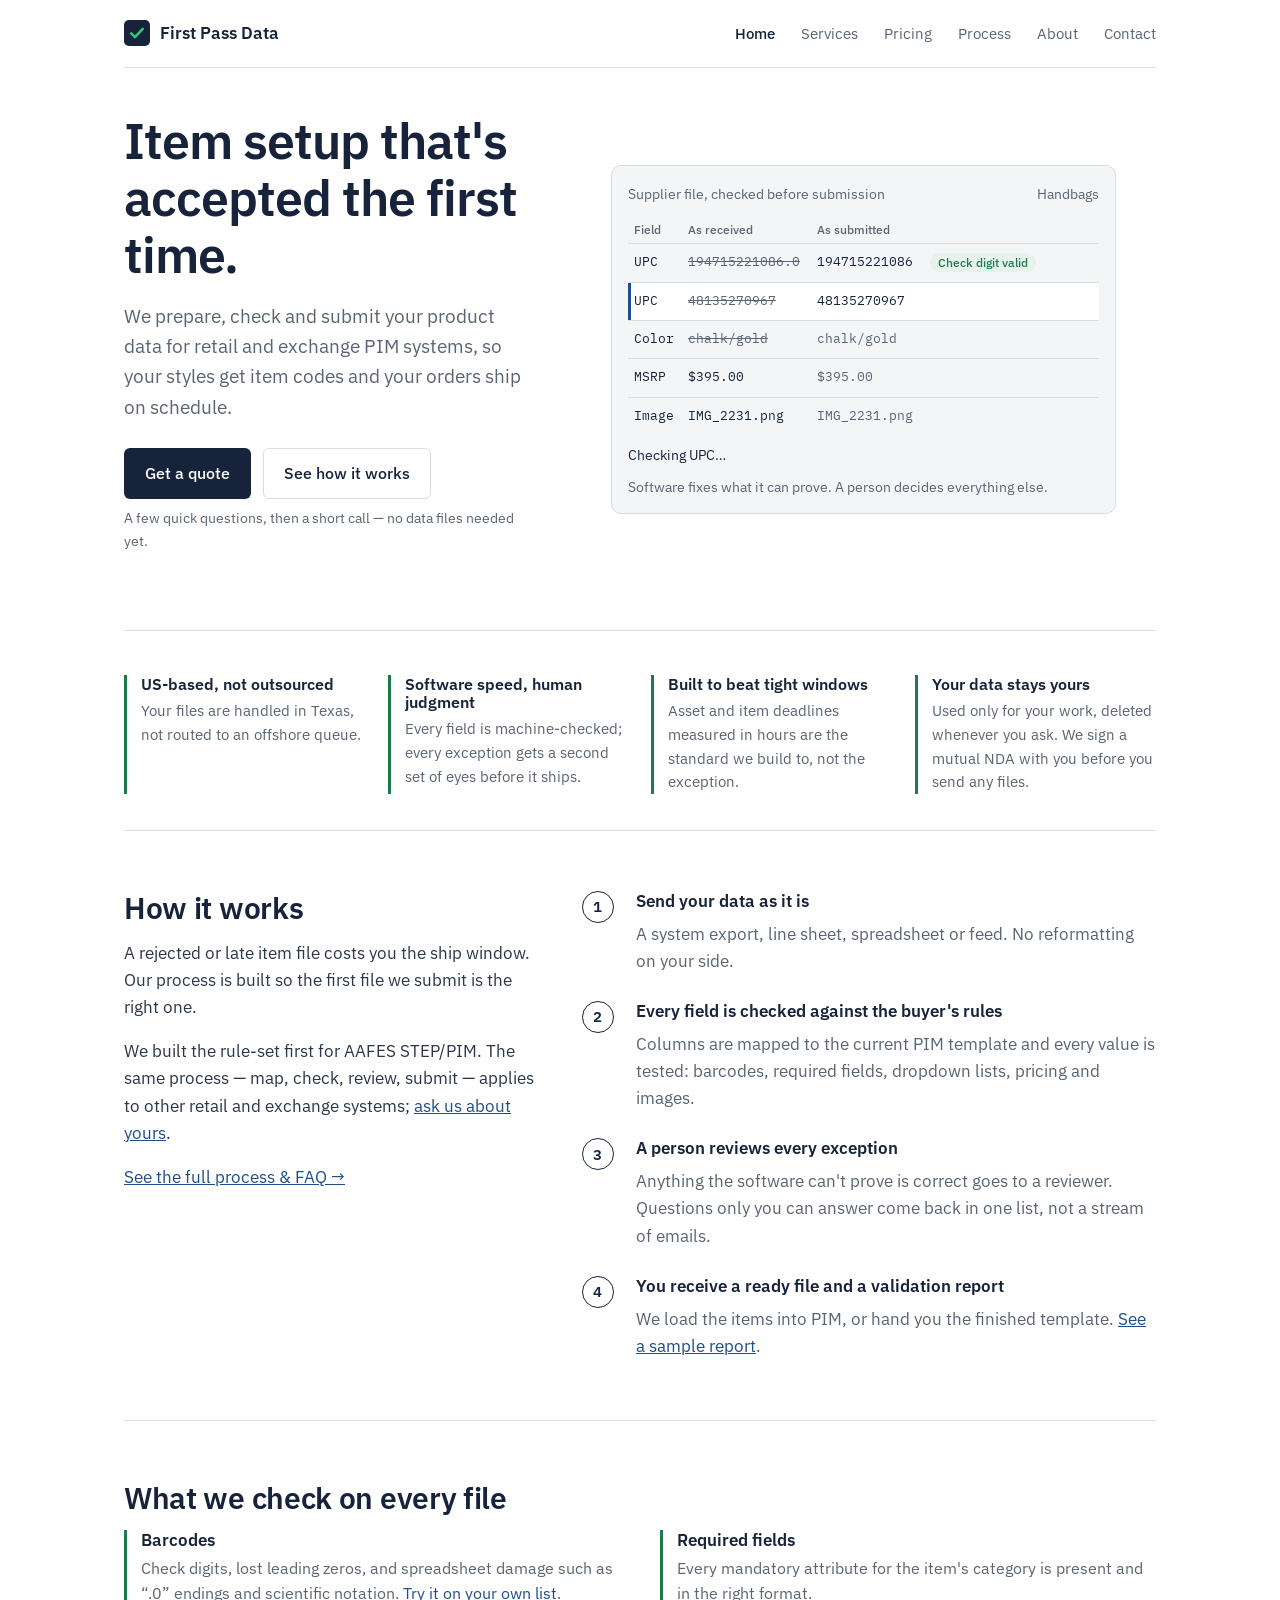
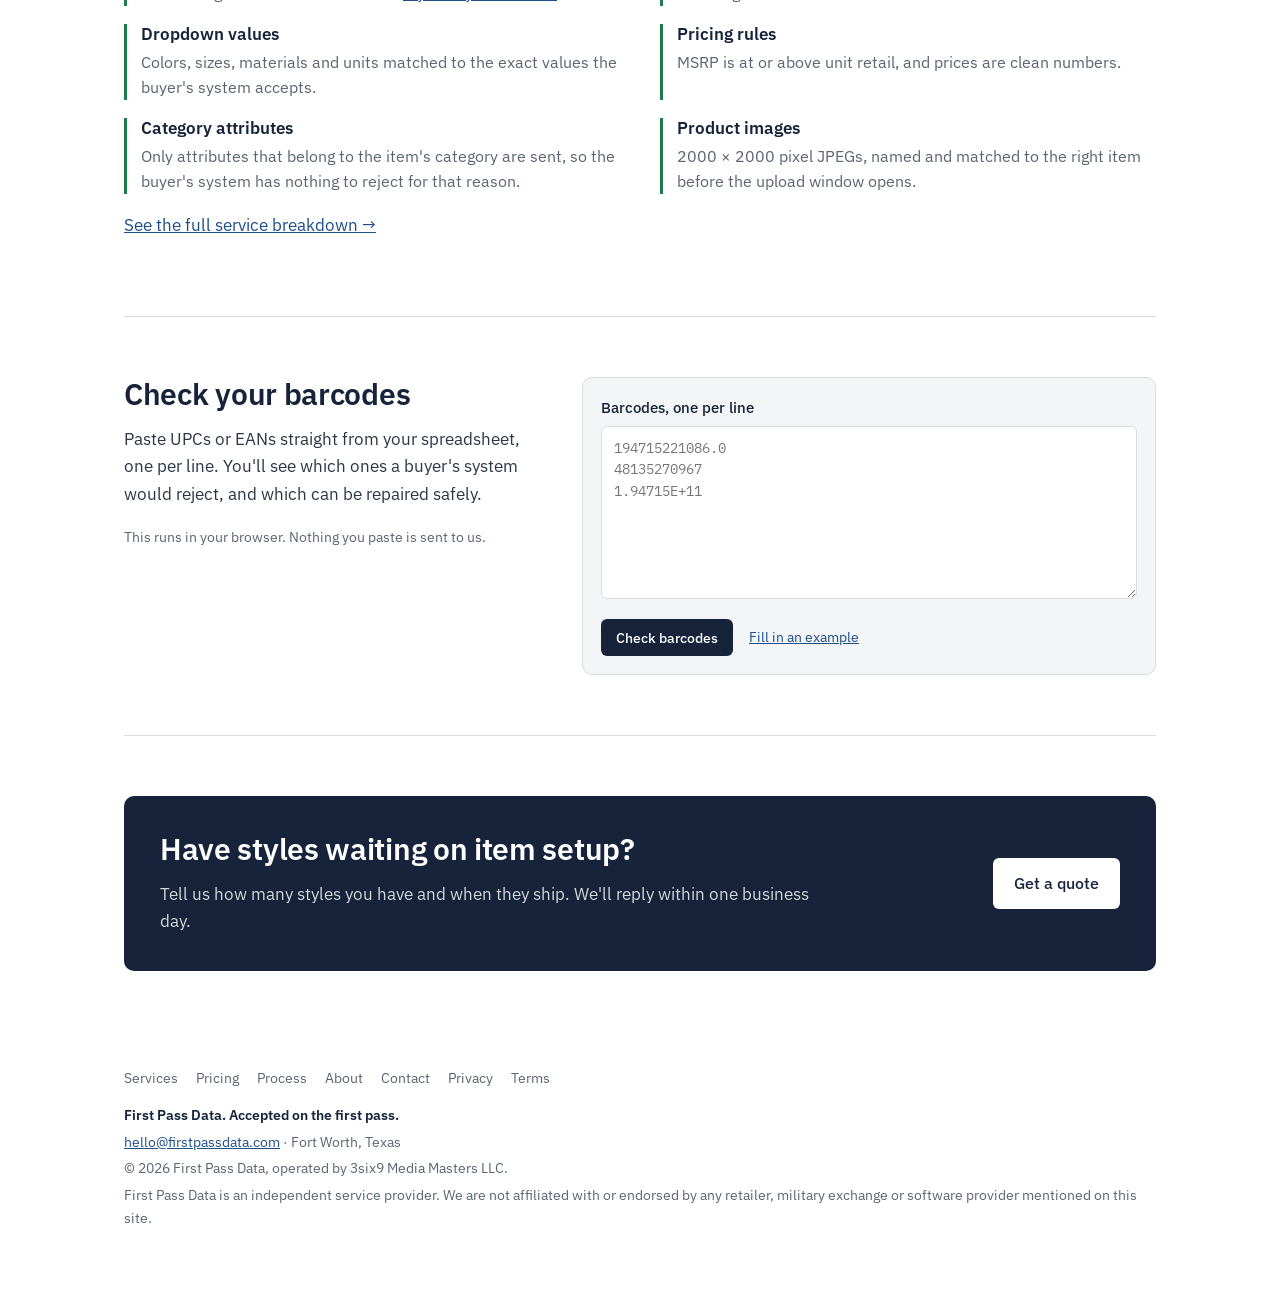
==== index.html @ 86e40e9d "Match the site to the app's quote and SOW (Oct 19 audit) Must fix: Privacy no longer says "call us" " ====
<!doctype html>
<html lang="en">
<head>
<meta charset="utf-8">
<meta name="viewport" content="width=device-width, initial-scale=1, viewport-fit=cover">
<title>First Pass Data | Item Setup &amp; PIM Data Entry for Retail Vendors</title>
<meta name="description" content="First Pass Data prepares, checks and submits your product data for retail and exchange PIM systems — including AAFES — so styles are accepted the first time and orders ship on schedule.">
<link rel="canonical" href="https://firstpassdata.com/">
<meta property="og:title" content="First Pass Data | Item setup accepted the first time">
<meta property="og:description" content="Item data prepared, checked by software and reviewed by a person before it reaches the buyer's system.">
<meta property="og:url" content="https://firstpassdata.com/">
<meta property="og:type" content="website">
<meta name="twitter:card" content="summary">
<link rel="icon" href="data:image/svg+xml,<svg xmlns='http://www.w3.org/2000/svg' viewBox='0 0 32 32'><rect width='32' height='32' rx='6' fill='%2316233A'/><path d='M9 16.5l4.5 4.5L23 11' stroke='%2334C27E' stroke-width='3.2' fill='none' stroke-linecap='round' stroke-linejoin='round'/></svg>">
<link rel="preconnect" href="https://fonts.googleapis.com">
<link rel="preconnect" href="https://fonts.gstatic.com" crossorigin>
<link href="https://fonts.googleapis.com/css2?family=IBM+Plex+Mono:wght@400;500&family=IBM+Plex+Sans:wght@400;500;600&display=swap" rel="stylesheet">
<link rel="stylesheet" href="style.css">
<script type="application/ld+json">
{
  "@context": "https://schema.org",
  "@type": "ProfessionalService",
  "name": "First Pass Data",
  "url": "https://firstpassdata.com/",
  "email": "hello@firstpassdata.com",
  "founder": {"@type": "Person", "name": "Chris Mosley"},
  "parentOrganization": {"@type": "Organization", "name": "3six9 Media Masters LLC"},
  "address": {"@type": "PostalAddress", "addressLocality": "Fort Worth", "addressRegion": "TX", "addressCountry": "US"},
  "areaServed": "US",
  "description": "Item setup, data entry and validation for vendors selling into retail and exchange PIM systems, including AAFES.",
  "sameAs": []
}
</script>
</head>
<body>
<a class="skip" href="#main">Skip to content</a>
<div class="wrap">

<header class="site">
  <a class="logo" href="/" aria-label="First Pass Data home">
    <svg viewBox="0 0 32 32" aria-hidden="true"><rect width="32" height="32" rx="6" fill="#16233A"/><path d="M9 16.5l4.5 4.5L23 11" stroke="#34C27E" stroke-width="3.2" fill="none" stroke-linecap="round" stroke-linejoin="round"/></svg>
    First Pass Data
  </a>
  <nav class="primary" aria-label="Main">
    <a href="/" aria-current="page">Home</a>
    <a href="/services.html">Services</a>
    <a href="/services.html#pricing">Pricing</a>
    <a href="/process.html">Process</a>
    <a href="/about.html">About</a>
    <a href="/contact.html">Contact</a>
</header>
<nav class="mobile" aria-label="Mobile">
  <a href="/" aria-current="page">Home</a>
  <a href="/services.html">Services</a>
    <a href="/services.html#pricing">Pricing</a>
  <a href="/process.html">Process</a>
  <a href="/about.html">About</a>
  <a href="/contact.html">Contact</a>
</nav>

<main id="main">
<div class="hero">
  <div>
    <h1>Item setup that's accepted the first time.</h1>
    <p class="lede">We prepare, check and submit your product data for retail and exchange PIM systems, so your styles get item codes and your orders ship on schedule.</p>
    <div class="actions">
      <a class="btn primary" href="/contact.html">Get a quote</a>
      <a class="btn quiet" href="/process.html">See how it works</a>
    </div>
    <p class="subcta">A few quick questions, then a short call &mdash; no data files needed yet.</p>
  </div>

  <figure class="specimen" aria-label="Example: fields from a supplier file being corrected and checked">
    <div class="cap"><span>Supplier file, checked before submission</span><span>Handbags</span></div>
    <table>
      <thead><tr><th scope="col">Field</th><th scope="col">As received</th><th scope="col">As submitted</th><th scope="col"></th></tr></thead>
      <tbody>
        <tr><td>UPC</td><td class="was">194715221086.0</td><td>194715221086</td><td><span class="tag ok">Check digit valid</span></td></tr>
        <tr><td>UPC</td><td class="was">48135270967</td><td>048135270967</td><td><span class="tag ok">Leading zero restored</span></td></tr>
        <tr><td>Color</td><td class="was">chalk/gold</td><td>White</td><td><span class="tag ok">Color family matched</span></td></tr>
        <tr><td>MSRP</td><td>$395.00</td><td>395.00</td><td><span class="tag rev">Below retail: to reviewer</span></td></tr>
        <tr><td>Image</td><td>IMG_2231.png</td><td>1200 &times; 1200</td><td><span class="tag rev">Needs 2000 &times; 2000 JPEG</span></td></tr>
      </tbody>
    </table>
    <div class="run-status" aria-live="polite"><span id="run-msg">5 fields checked: 3 fixed automatically, 2 sent to a reviewer.</span><button type="button" id="run-again" class="linkbtn" hidden>Run the check again</button></div>
<figcaption class="foot">Software fixes what it can prove. A person decides everything else.</figcaption>
  </figure>
</div>

<section class="tight" aria-label="Why work with First Pass Data">
  <div class="trust">
    <div><h3>US-based, not outsourced</h3><p>Your files are handled in Texas, not routed to an offshore queue.</p></div>
    <div><h3>Software speed, human judgment</h3><p>Every field is machine-checked; every exception gets a second set of eyes before it ships.</p></div>
    <div><h3>Built to beat tight windows</h3><p>Asset and item deadlines measured in hours are the standard we build to, not the exception.</p></div>
    <div><h3>Your data stays yours</h3><p>Used only for your work, deleted whenever you ask. We sign a mutual NDA with you before you send any files.</p></div>
  </div>
</section>

<section id="how">
  <div class="split">
    <div>
      <h2>How it works</h2>
      <p>A rejected or late item file costs you the ship window. Our process is built so the first file we submit is the right one.</p>
      <p>We built the rule-set first for AAFES STEP/PIM. The same process &mdash; map, check, review, submit &mdash; applies to other retail and exchange systems; <a href="/contact.html">ask us about yours</a>.</p>
      <p><a href="/process.html">See the full process &amp; FAQ &rarr;</a></p>
    </div>
    <ol class="steps">
      <li><h3>Send your data as it is</h3><p>A system export, line sheet, spreadsheet or feed. No reformatting on your side.</p></li>
      <li><h3>Every field is checked against the buyer's rules</h3><p>Columns are mapped to the current PIM template and every value is tested: barcodes, required fields, dropdown lists, pricing and images.</p></li>
      <li><h3>A person reviews every exception</h3><p>Anything the software can't prove is correct goes to a reviewer. Questions only you can answer come back in one list, not a stream of emails.</p></li>
      <li><h3>You receive a ready file and a validation report</h3><p>We load the items into PIM, or hand you the finished template. <a href="/sample-report.html">See a sample report</a>.</p></li>
    </ol>
  </div>
</section>

<section id="checks">
  <h2>What we check on every file</h2>
  <div class="checks">
    <div><h3>Barcodes</h3><p>Check digits, lost leading zeros, and spreadsheet damage such as &ldquo;.0&rdquo; endings and scientific notation. <a href="#barcode-check">Try it on your own list</a>.</p></div>
    <div><h3>Required fields</h3><p>Every mandatory attribute for the item's category is present and in the right format.</p></div>
    <div><h3>Dropdown values</h3><p>Colors, sizes, materials and units matched to the exact values the buyer's system accepts.</p></div>
    <div><h3>Pricing rules</h3><p>MSRP is at or above unit retail, and prices are clean numbers.</p></div>
    <div><h3>Category attributes</h3><p>Only attributes that belong to the item's category are sent, so the buyer's system has nothing to reject for that reason.</p></div>
    <div><h3>Product images</h3><p>2000 &times; 2000 pixel JPEGs, named and matched to the right item before the upload window opens.</p></div>
  </div>
  <p style="margin-top:18px"><a href="/services.html">See the full service breakdown &rarr;</a></p>
</section>

<section id="barcode-check">
<div class="split">
<div>
<h2>Check your barcodes</h2>
<p>Paste UPCs or EANs straight from your spreadsheet, one per line. You'll see which ones a buyer's system would reject, and which can be repaired safely.</p>
<p class="muted-note">This runs in your browser. Nothing you paste is sent to us.</p>
</div>
<div class="checker">
<label for="upc-in">Barcodes, one per line</label>
<textarea id="upc-in" rows="7" spellcheck="false" placeholder="194715221086.0&#10;48135270967&#10;1.94715E+11"></textarea>
<div class="checker-actions">
<button type="button" class="btn primary small" id="upc-run">Check barcodes</button>
<button type="button" class="linkbtn" id="upc-sample">Fill in an example</button>
</div>
<div id="upc-out" hidden>
<p id="upc-sum" class="checker-sum" aria-live="polite"></p>
<div class="checker-table">
<table>
<thead><tr><th scope="col">As pasted</th><th scope="col">Cleaned</th><th scope="col">Result</th></tr></thead>
<tbody id="upc-rows"></tbody>
</table>
</div>
<div class="checker-actions">
<button type="button" class="btn quiet small" id="upc-copy">Copy cleaned list</button>
<span id="upc-copied" class="muted-note" hidden>Copied. Codes that need a look are left out.</span>
</div>
<p class="checker-cta" id="upc-cta" hidden>Have a whole file like this? <a href="/contact.html">Send it over</a> and we'll clean every field, not just barcodes.</p>
</div>
</div>
</div>
</section>

<section aria-label="Get started">
  <div class="band">
    <div>
      <h2>Have styles waiting on item setup?</h2>
      <p>Tell us how many styles you have and when they ship. We'll reply within one business day.</p>
    </div>
    <a class="btn primary" href="/contact.html">Get a quote</a>
  </div>
</section>
</main>

<footer>
  <nav class="fnav" aria-label="Footer">
    <a href="/services.html">Services</a>
    <a href="/services.html#pricing">Pricing</a>
    <a href="/process.html">Process</a>
    <a href="/about.html">About</a>
    <a href="/contact.html">Contact</a>
    <a href="/privacy.html">Privacy</a>
    <a href="/terms.html">Terms</a>
  </nav>
  <p class="tagline">First Pass Data. Accepted on the first pass.</p>
  <p><a href="mailto:hello@firstpassdata.com">hello@firstpassdata.com</a> &middot; Fort Worth, Texas</p>
  <p>&copy; 2026 First Pass Data, operated by 3six9 Media Masters LLC.</p>
  <p>First Pass Data is an independent service provider. We are not affiliated with or endorsed by any retailer, military exchange or software provider mentioned on this site.</p>
</footer>

</div>
<script>
/* Hero: run the check once on load, row by row. Static final state without JS or with reduced motion. */
(function(){
  const fig=document.querySelector('.specimen'); if(!fig) return;
  const rows=[...fig.querySelectorAll('tbody tr')];
  const msg=document.getElementById('run-msg'), again=document.getElementById('run-again');
  const finalMsg=msg.textContent;
  if(!window.matchMedia('(prefers-reduced-motion: no-preference)').matches) return;
  rows.forEach(r=>{const out=r.cells[2]; out.dataset.final=out.textContent;});
  function reset(){
    rows.forEach(r=>{r.className='queued'; r.cells[2].textContent=r.cells[1].textContent;});
    msg.textContent='Checking 5 fields…'; again.hidden=true;
  }
  function run(){
    reset(); fig.classList.add('running');
    let i=0;
    const step=()=>{
      if(i>0){const p=rows[i-1]; p.className='done'; p.cells[2].textContent=p.cells[2].dataset.final;}
      if(i===rows.length){fig.classList.remove('running'); msg.textContent=finalMsg; again.hidden=false; return;}
      rows[i].className='checking'; msg.textContent='Checking '+rows[i].cells[0].textContent+'…';
      i++; setTimeout(step,620);
    };
    setTimeout(step,500);
  }
  again.addEventListener('click',run);
  // Start when the table is on screen (it is, above the fold, on most screens)
  const io=new IntersectionObserver(e=>{if(e[0].isIntersecting){io.disconnect();run();}},{threshold:.4});
  io.observe(fig);
})();

/* Barcode checker: GTIN-8/12/13/14 check digits and common spreadsheet damage. */
(function(){
  const $=id=>document.getElementById(id);
  const input=$('upc-in'); if(!input) return;
  const sample=['194715221086.0','48135270967','1.94715E+11','012345678905','0 36000 29145 2','4006381333931','194715221087','8675309'].join('\n');

  function checkDigitOk(d){
    const n=d.split('').map(Number), body=n.slice(0,-1).reverse();
    const sum=body.reduce((t,x,i)=>t+x*(i%2===0?3:1),0);
    return (10-sum%10)%10===n[n.length-1];
  }
  function expand(raw){ // scientific notation -> digits, if no digits were lost
    const m=raw.match(/^(\d)(?:[.,](\d+))?e\+?(\d+)$/i); if(!m) return null;
    const mant=m[1]+(m[2]||''), exp=+m[3];
    return mant.length-1<=exp ? {digits:mant+'0'.repeat(exp-(mant.length-1)), lost:mant.length-1<exp} : null;
  }
  function check(raw){
    let v=raw.trim(), notes=[];
    if(!v) return null;
    const sci=expand(v.replace(/\s/g,''));
    if(sci){
      if(sci.lost) return {raw, clean:'', status:'rev', note:'Scientific notation: digits were lost. Re-export this column as text.'};
      v=sci.digits; notes.push('scientific notation expanded');
    }
    if(/[.,]0+$/.test(v)){v=v.replace(/[.,]0+$/,''); notes.push('“.0” removed');}
    if(/[^\d]/.test(v)){
      const stripped=v.replace(/[\s-]/g,'');
      if(/[^\d]/.test(stripped)) return {raw, clean:'', status:'rev', note:'Contains characters that aren’t digits.'};
      v=stripped; notes.push('spaces removed');
    }
    if(v.length===11 && checkDigitOk('0'+v)){v='0'+v; notes.push('leading zero restored');}
    if(![8,12,13,14].includes(v.length)) return {raw, clean:v, status:'rev', note:'Wrong length: '+v.length+' digits. UPCs have 12, EANs 13.'};
    if(!checkDigitOk(v)) return {raw, clean:v, status:'rev', note:'Check digit doesn’t match. Confirm this code with your barcode source.'};
    if(notes.length) return {raw, clean:v, status:'fix', note:notes[0][0].toUpperCase()+notes.join(', ').slice(1)};
    return {raw, clean:v, status:'ok', note:'Valid'};
  }
  const esc=t=>t.replace(/[&<>"]/g,c=>({'&':'&amp;','<':'&lt;','>':'&gt;','"':'&quot;'}[c]));
  let results=[];
  function run(){
    const lines=input.value.split(/\r?\n|\t|;/).slice(0,500);
    results=lines.map(check).filter(Boolean);
    if(!results.length){ $('upc-out').hidden=false; $('upc-sum').textContent='Paste at least one barcode above, one per line.'; $('upc-rows').innerHTML=''; $('upc-cta').hidden=true; return; }
    const c={ok:0,fix:0,rev:0}; results.forEach(r=>c[r.status]++);
    $('upc-rows').innerHTML=results.map(r=>'<tr class="'+r.status+'"><td class="was">'+esc(r.raw)+'</td><td>'+(r.clean?esc(r.clean):'&ndash;')+'</td><td><span class="tag '+(r.status==='rev'?'rev':'ok')+'">'+esc(r.note)+'</span></td></tr>').join('');
    const parts=[];
    if(c.ok) parts.push(c.ok+' valid');
    if(c.fix) parts.push(c.fix+' repaired');
    if(c.rev) parts.push(c.rev+' need'+(c.rev===1?'s':'')+' a look');
    $('upc-sum').textContent=results.length+' checked: '+parts.join(', ')+'.';
    $('upc-out').hidden=false; $('upc-copied').hidden=true; $('upc-cta').hidden=false;
  }
  $('upc-run').addEventListener('click',run);
  $('upc-sample').addEventListener('click',()=>{input.value=sample; run();});
  $('upc-copy').addEventListener('click',async()=>{
    const list=results.filter(r=>r.status!=='rev').map(r=>r.clean).join('\n');
    try{ await navigator.clipboard.writeText(list); $('upc-copied').hidden=false; }catch(e){ $('upc-copied').textContent='Couldn’t copy automatically. Select the Cleaned column instead.'; $('upc-copied').hidden=false; }
  });
})();
</script>
</body>
</html>
---- style.css ----
:root{
  --ink:#16233A; --text:#2B3647; --muted:#5A6472; --rule:#D9DDE3;
  --paper:#FFFFFF; --panel:#F3F5F7; --pass:#1F7A4D; --pass-bg:#E6F2EB;
  --flag:#9A5B0B; --flag-bg:#FBF0DC; --link:#1D4E89;
  --sans:"IBM Plex Sans",-apple-system,"Segoe UI",Roboto,Arial,sans-serif;
  --mono:"IBM Plex Mono",ui-monospace,Consolas,"Courier New",monospace;
  box-sizing:border-box;
  padding-top:env(safe-area-inset-top,0px);
  padding-bottom:env(safe-area-inset-bottom,0px);
}
@media (prefers-color-scheme:dark){
  :root:not([data-theme="light"]){
    --ink:#E8EDF4; --text:#C9D1DC; --muted:#93A0B0; --rule:#2C3746;
    --paper:#0F1722; --panel:#162131; --pass:#5CC98F; --pass-bg:#16332A;
    --flag:#E8B061; --flag-bg:#33291A; --link:#8DB8EA;
  }
}
:root[data-theme="dark"]{
  --ink:#E8EDF4; --text:#C9D1DC; --muted:#93A0B0; --rule:#2C3746;
  --paper:#0F1722; --panel:#162131; --pass:#5CC98F; --pass-bg:#16332A;
  --flag:#E8B061; --flag-bg:#33291A; --link:#8DB8EA;
}
*,*::before,*::after{box-sizing:inherit}
html{scroll-padding-top:64px}
body{margin:0;background:var(--paper);color:var(--text);font:400 1.0625rem/1.6 var(--sans);-webkit-font-smoothing:antialiased}
a{color:var(--link)}
a:focus-visible,.btn:focus-visible,summary:focus-visible{outline:3px solid var(--link);outline-offset:3px;border-radius:4px}
.wrap{max-width:1080px;margin:0 auto;padding:0 24px}

/* header / nav */
header.site{display:flex;justify-content:space-between;align-items:center;padding:20px 0;position:sticky;top:0;background:var(--paper);z-index:10;border-bottom:1px solid var(--rule)}
.logo{display:flex;align-items:center;gap:10px;color:var(--ink);text-decoration:none;font-weight:600;font-size:1.05rem}
.logo svg{width:26px;height:26px;flex:none}
nav.primary{display:flex;align-items:center;gap:26px}
nav.primary a{color:var(--muted);text-decoration:none;font-size:.95rem}
nav.primary a:hover{color:var(--ink)}
nav.primary a[aria-current="page"]{color:var(--ink);font-weight:500}
nav.primary .btn{margin-left:2px}
nav.mobile{display:none}

h1,h2,h3{color:var(--ink);line-height:1.15;margin:0}
h1{font-size:clamp(2rem,4.6vw,3.1rem);font-weight:600;letter-spacing:-.02em;max-width:18ch}
h2{font-size:clamp(1.5rem,2.8vw,1.9rem);font-weight:600;letter-spacing:-.01em;margin-bottom:14px}
h3{font-size:1.08rem;font-weight:600;margin-bottom:6px}
p{margin:0 0 1em;max-width:66ch}
.lede{font-size:1.18rem;color:var(--muted);margin-top:18px;max-width:50ch}
.eyebrow{color:var(--pass);font-weight:600;font-size:.85rem;margin-bottom:10px}

.actions{display:flex;flex-wrap:wrap;gap:12px;margin-top:26px}
.btn{display:inline-block;padding:12px 20px;border-radius:6px;font-weight:500;text-decoration:none;font-size:1rem;border:1px solid transparent}
.btn.primary{background:var(--ink);color:var(--paper)}
.btn.primary:hover{opacity:.9}
.btn.quiet{color:var(--ink);border-color:var(--rule)}
.btn.quiet:hover{border-color:var(--muted)}
.btn.small{padding:8px 14px;font-size:.9rem}

/* hero */
.hero{display:grid;grid-template-columns:1fr 1.05fr;gap:48px;align-items:center;padding:44px 0 64px}
.page-head{padding:44px 0 20px;max-width:70ch}
.page-head h1{max-width:24ch}

/* specimen (the memorable proof element) */
.specimen{background:var(--panel);border:1px solid var(--rule);border-radius:10px;padding:18px 18px 14px;overflow-x:auto}
.specimen .cap{display:flex;justify-content:space-between;font-size:.85rem;color:var(--muted);margin-bottom:10px;gap:12px}
.specimen table{width:100%;border-collapse:collapse;font:400 .82rem/1.4 var(--mono);min-width:430px}
.specimen th{text-align:left;font:500 .78rem var(--sans);color:var(--muted);padding:6px 8px;border-bottom:1px solid var(--rule)}
.specimen td{padding:9px 8px;border-bottom:1px solid var(--rule);vertical-align:top;color:var(--ink)}
.specimen tr:last-child td{border-bottom:0}
.specimen .was{color:var(--muted);text-decoration:line-through;text-decoration-color:var(--muted)}
.tag{display:inline-block;font:500 .74rem var(--sans);padding:2px 8px;border-radius:99px;white-space:nowrap}
.tag.ok{background:var(--pass-bg);color:var(--pass)}
.tag.rev{background:var(--flag-bg);color:var(--flag)}
/* hero check run: rows wait, get checked one at a time, then show the fix */
.specimen tbody tr td{transition:background-color .25s,color .25s}
.specimen tbody tr.queued td:nth-child(3){color:var(--muted)}
.specimen tbody tr.queued .tag,.specimen tbody tr.checking .tag{visibility:hidden}
.specimen tbody tr.checking td{background:var(--paper)}
.specimen tbody tr.checking td:first-child{box-shadow:inset 3px 0 0 var(--link)}
.specimen tbody tr.done .tag{animation:stamp .3s ease-out}
@keyframes stamp{from{transform:scale(.8);opacity:0}to{transform:none;opacity:1}}
.run-status{display:flex;justify-content:space-between;align-items:baseline;gap:12px;font-size:.85rem;color:var(--ink);margin-top:10px;min-height:1.4em}
.linkbtn{background:none;border:0;padding:0;font:inherit;font-size:.85rem;color:var(--link);text-decoration:underline;cursor:pointer}
.specimen .foot{font-size:.85rem;color:var(--muted);margin-top:10px}

section{padding:60px 0;border-top:1px solid var(--rule)}
section.tight{padding:36px 0}
.split{display:grid;grid-template-columns:1fr 1.4fr;gap:48px}
.split.even{grid-template-columns:1fr 1fr}

/* numbered steps (a real sequence, so numbering is earned) */
ol.steps{list-style:none;margin:0;padding:0;counter-reset:s;display:grid;gap:26px}
ol.steps li{counter-increment:s;display:grid;grid-template-columns:40px 1fr;gap:4px 14px}
ol.steps li::before{content:counter(s);grid-row:span 2;width:32px;height:32px;border-radius:50%;border:1.5px solid var(--ink);color:var(--ink);display:grid;place-items:center;font-weight:600;font-size:.92rem}
ol.steps p{margin:0;color:var(--muted)}

/* trust strip / stat cards */
.trust{display:grid;grid-template-columns:repeat(4,minmax(0,1fr));gap:22px;margin-top:8px}
.trust div{border-left:3px solid var(--pass);padding-left:14px}
.trust h3{font-size:.98rem}
.trust p{margin:0;color:var(--muted);font-size:.92rem}

.checks{display:grid;grid-template-columns:repeat(2,minmax(0,1fr));gap:18px 40px;margin-top:8px}
.checks div{border-left:3px solid var(--pass);padding-left:14px}
.checks p{margin:0;color:var(--muted);font-size:.98rem}

.terms{display:grid;grid-template-columns:repeat(3,minmax(0,1fr));gap:32px;margin-top:10px}
.terms p{color:var(--muted);font-size:.98rem;margin:0}
.fine{color:var(--muted);font-size:.92rem;max-width:72ch}
.plans-wrap{overflow-x:auto;margin-top:8px}
.plans{width:100%;border-collapse:collapse;min-width:600px;font-size:.95rem}
.plans th,.plans td{text-align:left;padding:10px 12px;border-bottom:1px solid var(--rule);vertical-align:top}
.plans thead th{color:var(--ink);font-weight:600;border-bottom:2px solid var(--ink)}
.plans thead th span{display:block;font-weight:700;color:var(--pass)}
.plans tbody th{color:var(--ink);font-weight:600;white-space:nowrap}
.plans td{color:var(--muted)}

/* checklist ("what to send us") */
.checklist{list-style:none;margin:8px 0 0;padding:0;display:grid;gap:10px}
.checklist li{display:grid;grid-template-columns:20px 1fr;gap:10px;color:var(--text);font-size:.98rem}
.checklist li::before{content:"";width:20px;height:20px;border-radius:5px;border:1.5px solid var(--pass);margin-top:1px}

/* service blocks */
.service{padding:26px 0;border-top:1px solid var(--rule)}
.service:first-of-type{border-top:0;padding-top:0}

/* FAQ using native details/summary — accessible, no JS needed */
.faq{margin-top:8px}
.faq details{border-top:1px solid var(--rule);padding:16px 0}
.faq details:last-child{border-bottom:1px solid var(--rule)}
.faq summary{cursor:pointer;font-weight:500;color:var(--ink);font-size:1.02rem;list-style:none;display:flex;justify-content:space-between;gap:16px;align-items:baseline}
.faq summary::-webkit-details-marker{display:none}
.faq summary::after{content:"+";color:var(--muted);font-weight:400;font-size:1.2rem}
.faq details[open] summary::after{content:"\2212"}
.faq details p{margin-top:10px;color:var(--muted)}

.about p{font-size:1.08rem}
.policy ul{max-width:66ch;padding-left:1.2em} .policy li{margin-bottom:.5em}
.contact-box{background:var(--panel);border-radius:10px;padding:40px;display:grid;grid-template-columns:1.3fr 1fr;gap:32px;align-items:center}
.contact-box .addr{font-size:1rem;line-height:1.9}
.contact-box .addr a{font-weight:500}

/* intake form */
.intake{display:grid;gap:16px;max-width:640px}
.intake .row2{display:grid;grid-template-columns:1fr 1fr;gap:16px}
.intake .sec{border:1px solid var(--rule);border-radius:10px;padding:16px 18px 18px;margin:0;display:grid;gap:14px;min-width:0}
.intake .sec legend{font-weight:600;color:var(--ink);padding:0 6px;font-size:1rem}
.intake .sec legend span{display:inline-grid;place-items:center;width:22px;height:22px;border-radius:50%;
  background:var(--pass-bg);color:var(--pass);font-size:.8rem;margin-right:6px}
.intake .sec > .note{font-size:.82rem;color:var(--muted);margin:-6px 0 0;line-height:1.4}
.field{display:grid;gap:6px;align-content:start}
.field label{font-size:.9rem;font-weight:500;color:var(--ink)}
.field .hint{font-size:.82rem;color:var(--muted);font-weight:400}
.field .note{font-size:.82rem;color:var(--muted);margin:0;line-height:1.4}
.alt-contact{margin-top:22px;padding:16px 18px;border:1px solid var(--rule);border-radius:8px;font-size:.93rem}
.alt-contact p{margin:0 0 8px}
.alt-contact p:last-child{margin-bottom:0}
.notice p{margin:0 0 6px}
.notice p:last-child{margin-bottom:0}
.field input[type=text],.field input[type=email],.field select,.field textarea{
  font:400 1rem var(--sans);color:var(--text);background:var(--paper);
  border:1px solid var(--rule);border-radius:6px;padding:10px 12px;width:100%;
}
.field textarea{resize:vertical;min-height:80px}
.field .checks{display:grid;grid-template-columns:1fr;gap:6px;margin:2px 0 0}
.field .checks label{display:flex;gap:8px;align-items:flex-start;font-weight:400;color:var(--text);cursor:pointer}
.field .checks input{margin-top:3px;accent-color:var(--pass)}
.field .err{font-size:.85rem;color:var(--flag);background:var(--flag-bg);border-radius:6px;padding:6px 10px;margin:0}
.field input:focus,.field select:focus,.field textarea:focus{outline:2px solid var(--link);outline-offset:1px}
.hp{position:absolute;left:-9999px}
.notice{background:var(--pass-bg);color:var(--pass);border-radius:8px;padding:14px 16px;margin-bottom:20px;font-size:.95rem}
.subcta{color:var(--muted);font-size:.88rem;margin-top:8px}

.band{background:#16233A;color:#fff;border-radius:10px;padding:36px;display:grid;grid-template-columns:1.3fr auto;gap:24px;align-items:center}
.band h2,.band p{color:#fff}
.band p{opacity:.82;margin:6px 0 0}
.band .btn.primary{background:#fff;color:#16233A}

footer{padding:36px 0 56px;color:var(--muted);font-size:.88rem}
footer .fnav{display:flex;gap:18px;margin-bottom:14px;flex-wrap:wrap}
footer .fnav a{color:var(--muted);text-decoration:none}
footer .fnav a:hover{color:var(--ink)}
footer p{max-width:none;margin:.3em 0}
footer .tagline{color:var(--ink);font-weight:600}

@media (max-width:860px){
  .hero,.split,.split.even,.contact-box,.band{grid-template-columns:1fr;gap:32px}
  .intake .row2{grid-template-columns:1fr}
  .terms,.trust{grid-template-columns:1fr 1fr}
  .hero{padding-top:20px}
  nav.primary{display:none}
  nav.mobile{display:flex;gap:16px;overflow-x:auto;padding:0 0 14px;margin-top:-6px;border-bottom:1px solid var(--rule)}
  nav.mobile a{color:var(--muted);text-decoration:none;font-size:.92rem;white-space:nowrap;flex:none}
  nav.mobile a[aria-current="page"]{color:var(--ink);font-weight:500}
}
@media (max-width:560px){
  .checks,.terms,.trust{grid-template-columns:1fr}
  .contact-box{padding:26px}
  section{padding:44px 0}
}

/* barcode checker */
.checker{background:var(--panel);border:1px solid var(--rule);border-radius:10px;padding:18px}
.checker label{display:block;font-weight:500;font-size:.92rem;color:var(--ink);margin-bottom:6px}
.checker textarea{width:100%;font:400 .9rem/1.5 var(--mono);color:var(--ink);background:var(--paper);border:1px solid var(--rule);border-radius:6px;padding:10px 12px;resize:vertical}
.checker textarea:focus{outline:3px solid var(--link);outline-offset:1px}
.checker-actions{display:flex;flex-wrap:wrap;align-items:center;gap:16px;margin-top:12px}
.checker-sum{margin:18px 0 8px;font-weight:500;color:var(--ink)}
.checker-table{overflow-x:auto;max-height:440px;overflow-y:auto;border-top:1px solid var(--rule)}
.checker table{width:100%;border-collapse:collapse;font:400 .82rem/1.4 var(--mono);min-width:420px}
.checker th{text-align:left;font:500 .78rem var(--sans);color:var(--muted);padding:6px 8px;border-bottom:1px solid var(--rule);position:sticky;top:0;background:var(--panel)}
.checker td{padding:8px;border-bottom:1px solid var(--rule);vertical-align:top;color:var(--ink)}
.checker td.was{color:var(--muted)}
.checker .tag{white-space:normal}
.checker-cta{margin:14px 0 0;font-size:.95rem}
.muted-note{color:var(--muted);font-size:.9rem}
button.btn{cursor:pointer;font-family:inherit}
button.btn.quiet{background:transparent}
.checker td:not(:last-child){white-space:nowrap}
.checker .tag{border-radius:6px}
.split>*,.hero>*{min-width:0}

/* services: each service shows a small proof beside it */
.service{display:grid;grid-template-columns:1fr 1.05fr;gap:40px;align-items:start}
.service .svc-text h2{margin-top:0}
.proof.specimen{margin:0;padding:14px 14px 8px}
.proof.specimen table{min-width:360px}

/* process: one example batch moving through the steps */
.example-note{color:var(--muted);font-size:.95rem;margin:0 0 22px}
ol.steps.worked li{grid-template-rows:auto 1fr;grid-template-columns:40px 1fr minmax(240px,300px);gap:4px 14px 4px 32px;column-gap:28px}
ol.steps.worked .ledger{grid-column:3;grid-row:1 / span 2}
.ledger .bar{display:flex;height:10px;border-radius:5px;overflow:hidden;background:var(--rule)}
.ledger .bar span{display:block;height:100%}
.b-done{background:var(--pass)}
.b-open{background:var(--flag)}
.b-todo{background:var(--rule)}
.ledger .keys{display:flex;flex-wrap:wrap;gap:4px 14px;margin:8px 0 4px;font:500 .82rem var(--mono);color:var(--ink)}
.ledger .k.done{color:var(--pass)}
.ledger .k.open{color:var(--flag)}
.ledger .k.todo{color:var(--muted)}
.ledger p{margin:0;font-size:.9rem;color:var(--muted)}
@media (max-width:820px){
  .service{grid-template-columns:1fr;gap:18px}
  ol.steps.worked li{grid-template-columns:40px 1fr}
  ol.steps.worked .ledger{grid-column:2;grid-row:auto;margin-top:10px}
}

/* hero: give the check table more room so it fits without scrolling */
@media (min-width:861px){ .hero{grid-template-columns:minmax(0,.82fr) minmax(0,1.18fr);gap:40px} }
.specimen{padding:18px 16px 14px}
.specimen table{min-width:0}
.specimen td,.specimen th{padding-left:6px;padding-right:6px}
.specimen td:last-child{white-space:nowrap}
@media (max-width:860px){ .specimen table{min-width:430px} }
@media (min-width:861px) and (max-width:1100px){ .specimen td:last-child{white-space:normal} .specimen .tag{white-space:normal;border-radius:6px} }

/* sample validation report */
.report-note{color:var(--muted);font-size:.92rem;margin-top:10px}
.report{border:1px solid var(--rule);border-radius:10px;padding:28px 32px;margin:8px 0 48px;background:var(--panel)}
.report-top{display:flex;justify-content:space-between;align-items:flex-start;gap:16px;border-bottom:2px solid var(--ink);padding-bottom:14px}
.report-top h2{margin:0}
.report-sub{margin:4px 0 0;color:var(--muted)}
.report-meta{display:grid;grid-template-columns:repeat(auto-fit,minmax(170px,1fr));gap:12px 24px;margin:18px 0 6px}
.report-meta dt{font-size:.8rem;color:var(--muted)}
.report-meta dd{margin:2px 0 0;color:var(--ink);font-size:.95rem}
.mono{font-family:var(--mono);font-size:.88em}
.r-sec{border-top:1px solid var(--rule);padding:22px 0 6px}
.r-sec:first-of-type{border-top:0}
.r-sec h3{margin:0 0 12px;font-size:1.08rem}
.r-count{font-weight:400;color:var(--muted);font-size:.88rem;margin-left:8px}
.r-big{font-size:1.1rem;color:var(--ink);margin:0 0 10px}
.r-result .bar{display:flex;height:10px;border-radius:5px;overflow:hidden;background:var(--rule);max-width:520px}
.r-counts{max-width:520px;margin-top:14px}
.r-scroll{overflow-x:auto}
.r-table{width:100%;border-collapse:collapse;font-size:.9rem}
.r-table th{text-align:left;font-weight:500;font-size:.8rem;color:var(--muted);padding:6px 10px;border-bottom:1px solid var(--rule);vertical-align:bottom}
.r-table td{padding:8px 10px;border-bottom:1px solid var(--rule);color:var(--ink);vertical-align:top}
.r-table .num{text-align:right;font-family:var(--mono);font-size:.86rem;white-space:nowrap}
.r-table.mono-cells td{font-family:var(--mono);font-size:.8rem;white-space:nowrap}
.r-table.mono-cells td:last-child{font-family:var(--sans)}
.r-table .was{color:var(--muted)}
.r-time td:first-child{width:170px;color:var(--muted);white-space:nowrap}
.r-foot{color:var(--muted);font-size:.88rem;margin:10px 0 0}
.r-foot.top{margin:-4px 0 10px}
.tag.you{background:var(--rule);color:var(--ink)}
.r-questions{margin:0;padding-left:20px}
.r-questions li{margin-bottom:12px}
.r-questions p{margin:0}
.r-questions .q{color:var(--ink)}
.r-questions .a{color:var(--pass);font-size:.92rem;margin-top:2px}
.r-sign{border-top:2px solid var(--ink);margin-top:18px;padding-top:12px;font-size:.9rem;color:var(--muted)}
.r-sign p{margin:0}
@media (max-width:560px){ .report{padding:20px 16px} }
@media print{
  header.site,nav.mobile,footer,.no-print,.page-head .lede,[aria-label="Get started"]{display:none!important}
  .report{border:0;padding:0;background:#fff}
  body{background:#fff}
}
.report-meta dd{overflow-wrap:anywhere}
.r-table th.num{font-family:var(--sans);font-size:.8rem;text-align:right}
@media print{
  :root,:root:not([data-theme="light"]){--ink:#16233A;--text:#2B3647;--muted:#5A6472;--rule:#D9DDE3;--paper:#fff;--panel:#fff;--pass:#1F7A4D;--pass-bg:#E6F2EB;--flag:#9A5B0B;--flag-bg:#FBF0DC;--link:#1D4E89}
  .page-head{padding-top:0}
  .r-sec{break-inside:avoid}
  *{-webkit-print-color-adjust:exact;print-color-adjust:exact}
}
/* mobile menu: hide the scrollbar and fit all links on common phone widths */
nav.mobile{scrollbar-width:none}
nav.mobile::-webkit-scrollbar{display:none}
@media (max-width:420px){ nav.mobile{gap:12px} nav.mobile a{font-size:.86rem} }
@media (max-width:860px){ .hero .specimen{margin:0;width:auto;max-width:none} nav.mobile{margin-top:8px} }
.skip{position:absolute;left:-9999px;top:8px;z-index:100;background:var(--paper);color:var(--ink);padding:8px 14px;outline:3px solid var(--link);border-radius:6px}
.skip:focus{left:8px}
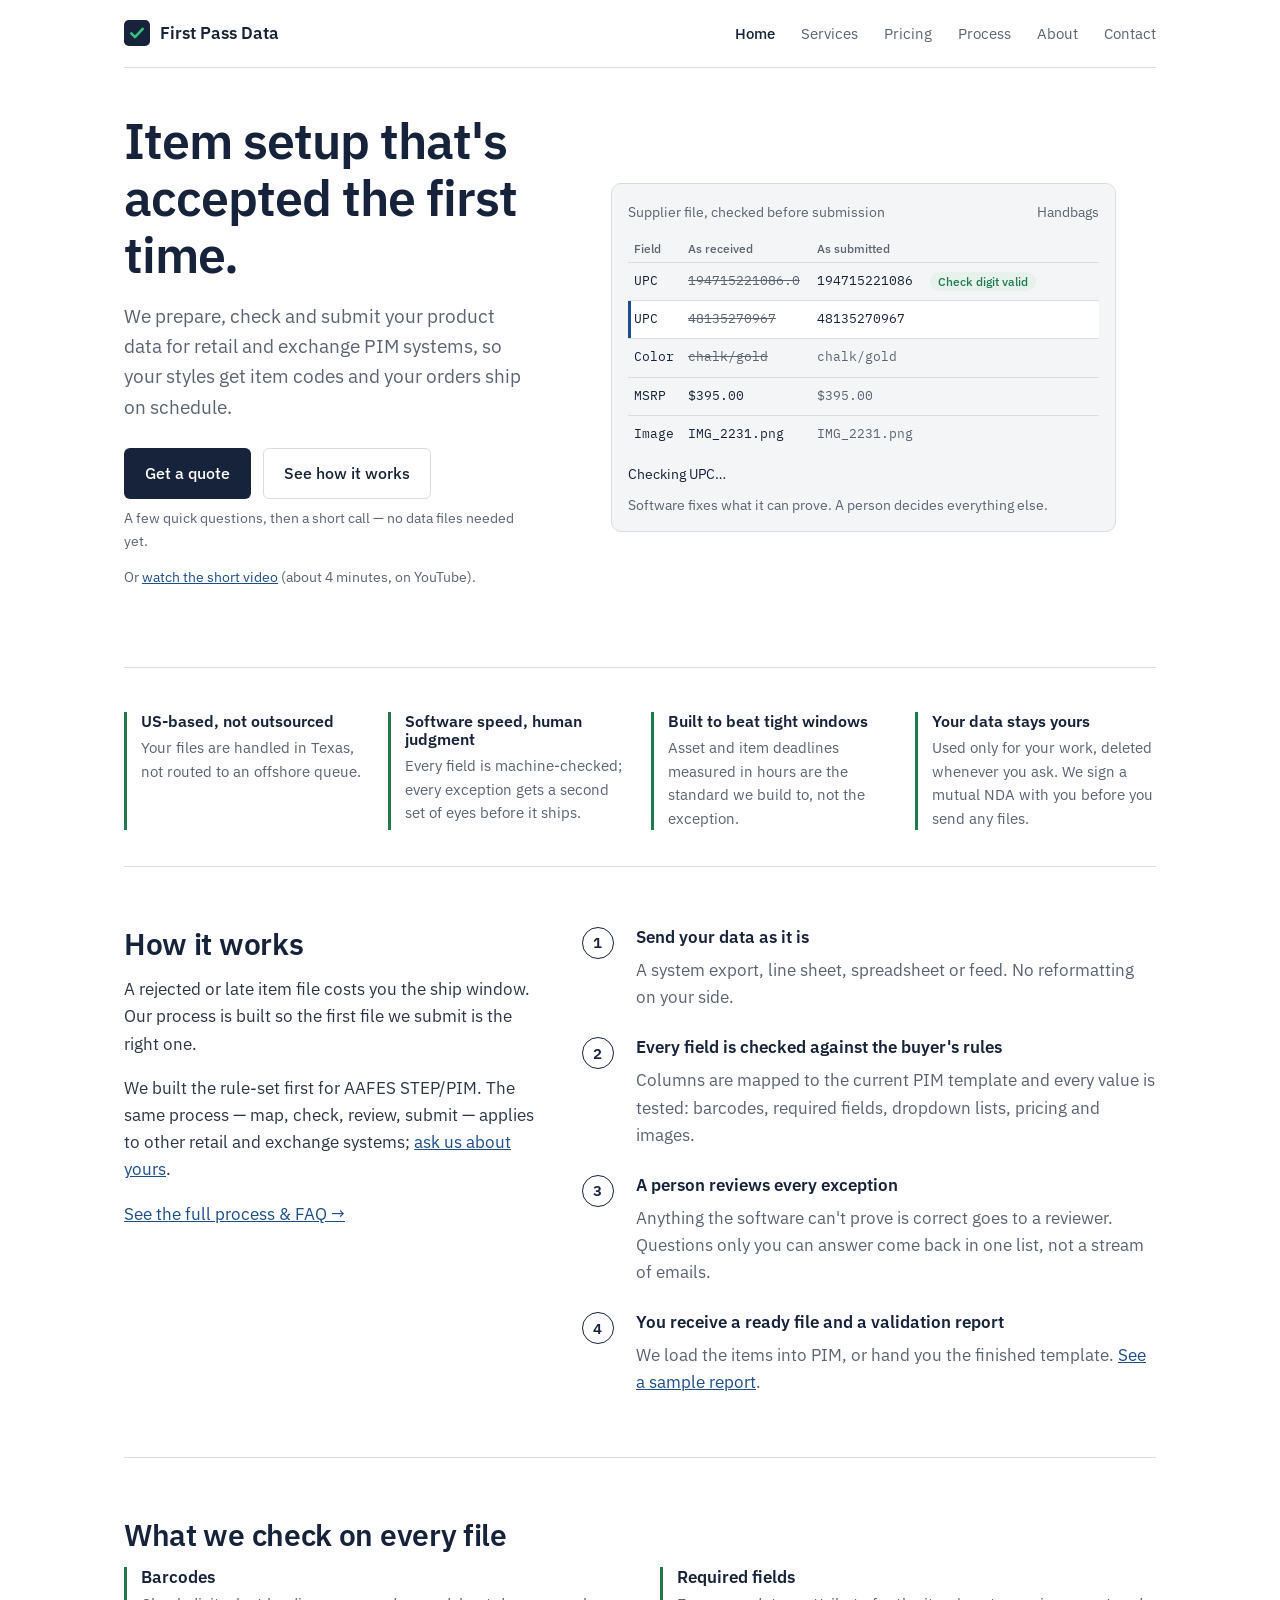
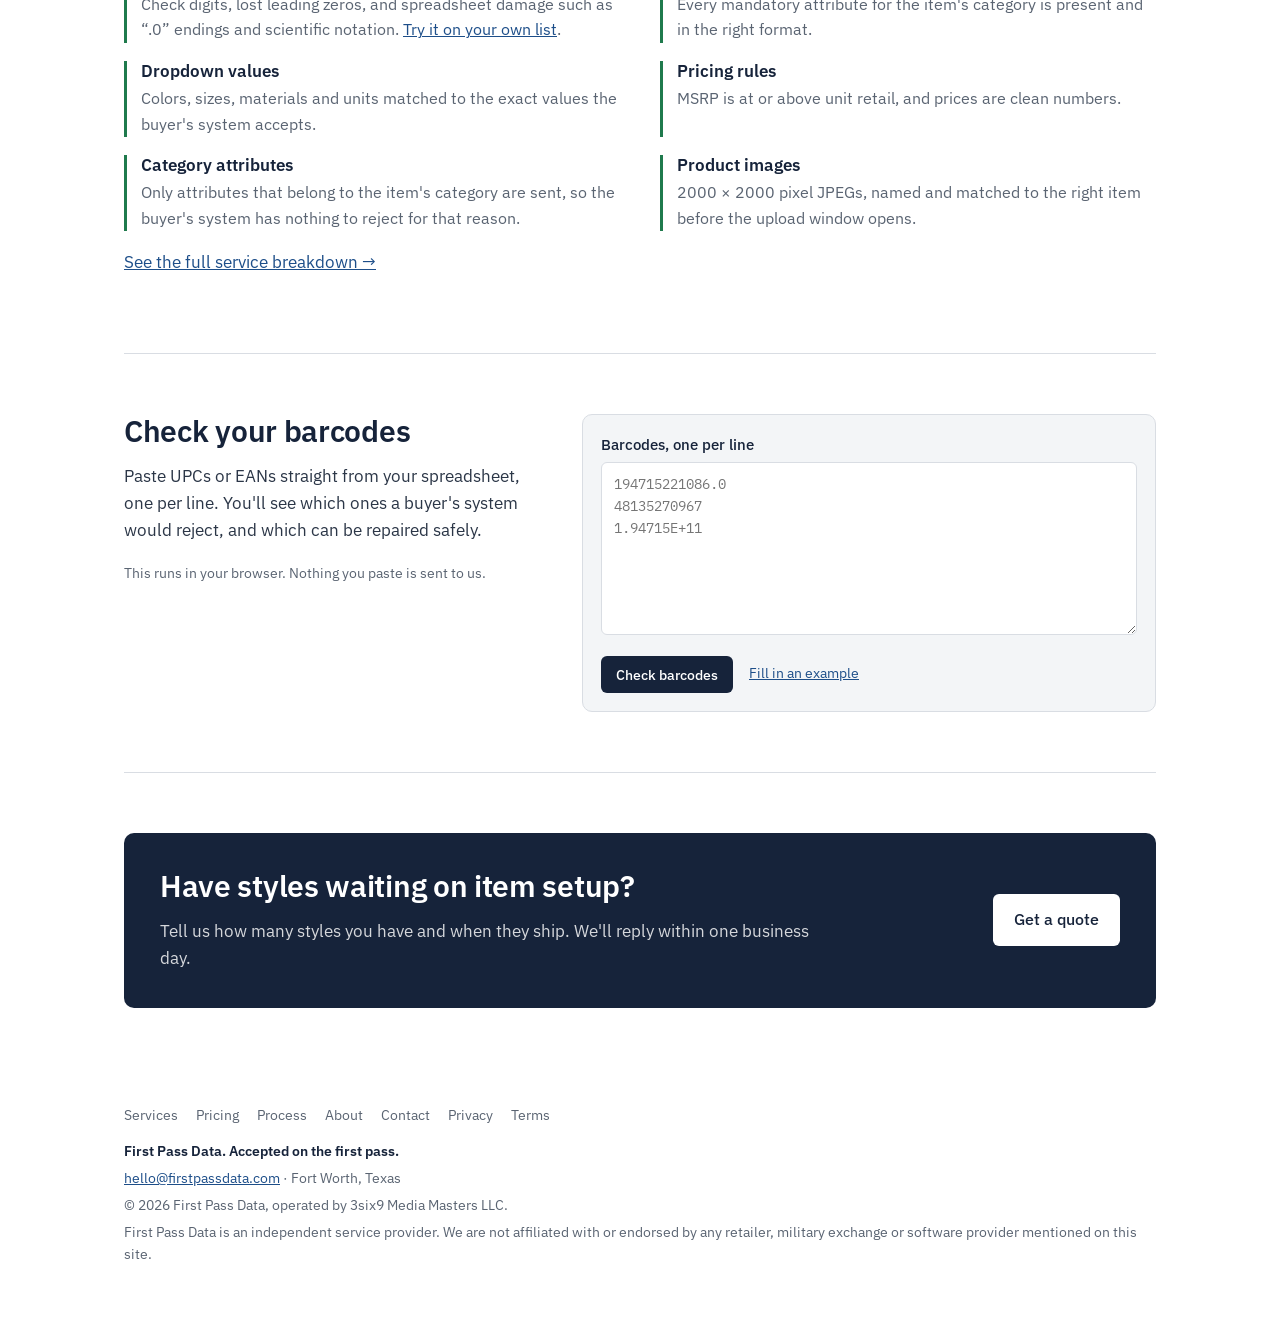
==== commit a4570df4: "Link the "How it works" video (YouTube) from Home and Process A plain link that opens YouTube in a n" ====
--- a/index.html
+++ b/index.html
@@ -68,6 +68,7 @@
       <a class="btn quiet" href="/process.html">See how it works</a>
     </div>
     <p class="subcta">A few quick questions, then a short call &mdash; no data files needed yet.</p>
+    <p class="subcta">Or <a href="https://youtu.be/fdnEp18vQm8" target="_blank" rel="noopener">watch the short video</a> (about 4 minutes, on YouTube).</p>
   </div>
 
   <figure class="specimen" aria-label="Example: fields from a supplier file being corrected and checked">
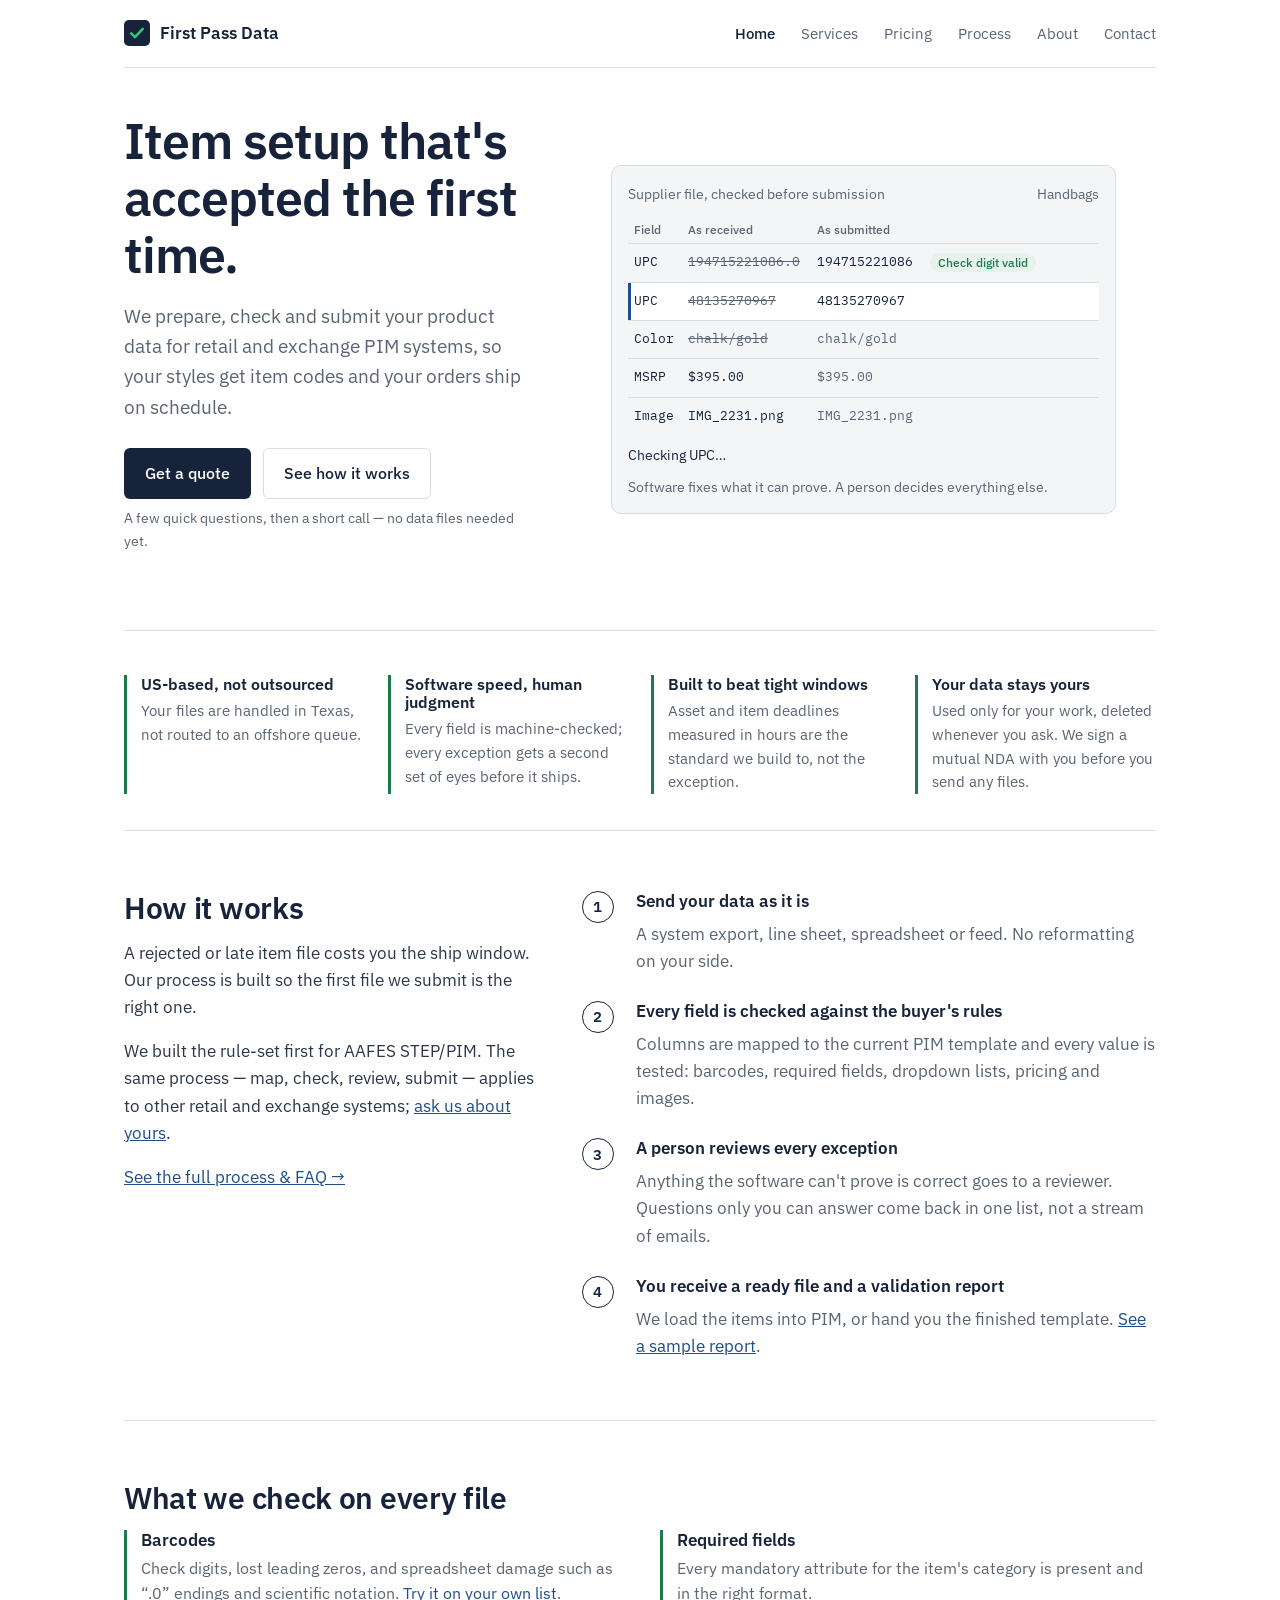
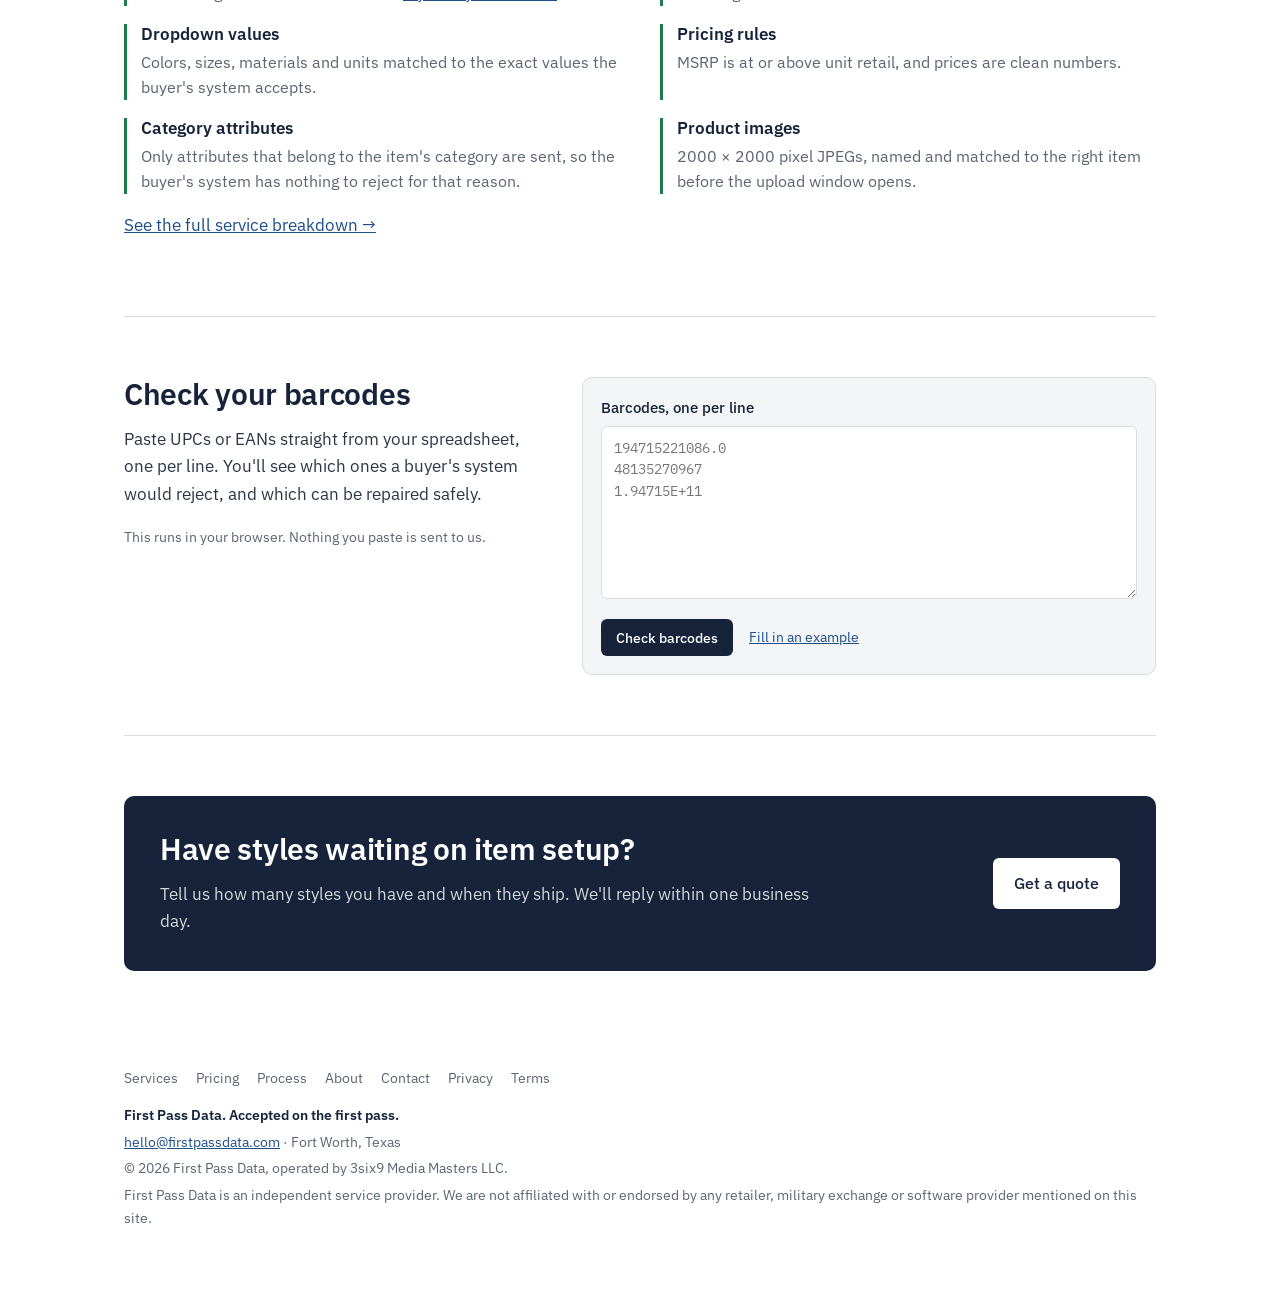
==== commit ad3835ad: "Remove the YouTube video link (Home, Process) Reverts #11: YouTube has put the channel up for deleti" ====
--- a/index.html
+++ b/index.html
@@ -68,7 +68,6 @@
       <a class="btn quiet" href="/process.html">See how it works</a>
     </div>
     <p class="subcta">A few quick questions, then a short call &mdash; no data files needed yet.</p>
-    <p class="subcta">Or <a href="https://youtu.be/fdnEp18vQm8" target="_blank" rel="noopener">watch the short video</a> (about 4 minutes, on YouTube).</p>
   </div>
 
   <figure class="specimen" aria-label="Example: fields from a supplier file being corrected and checked">
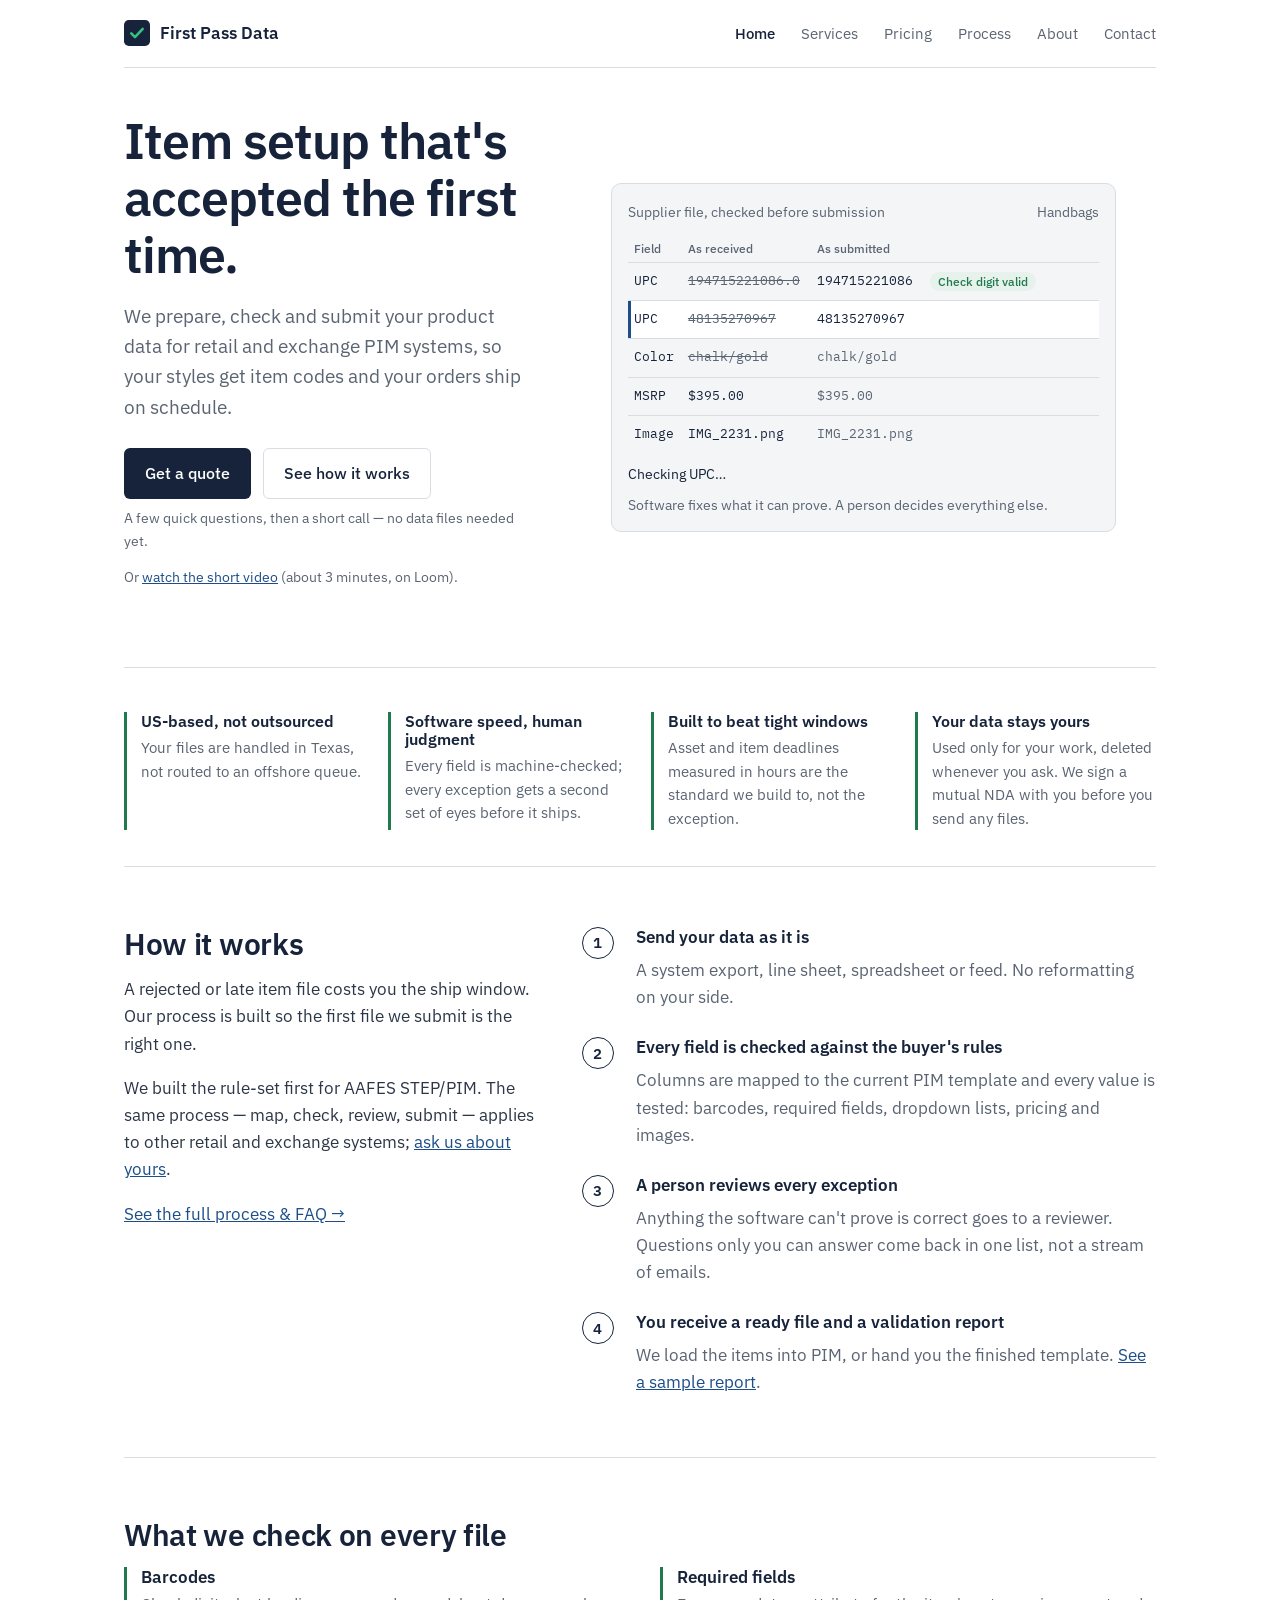
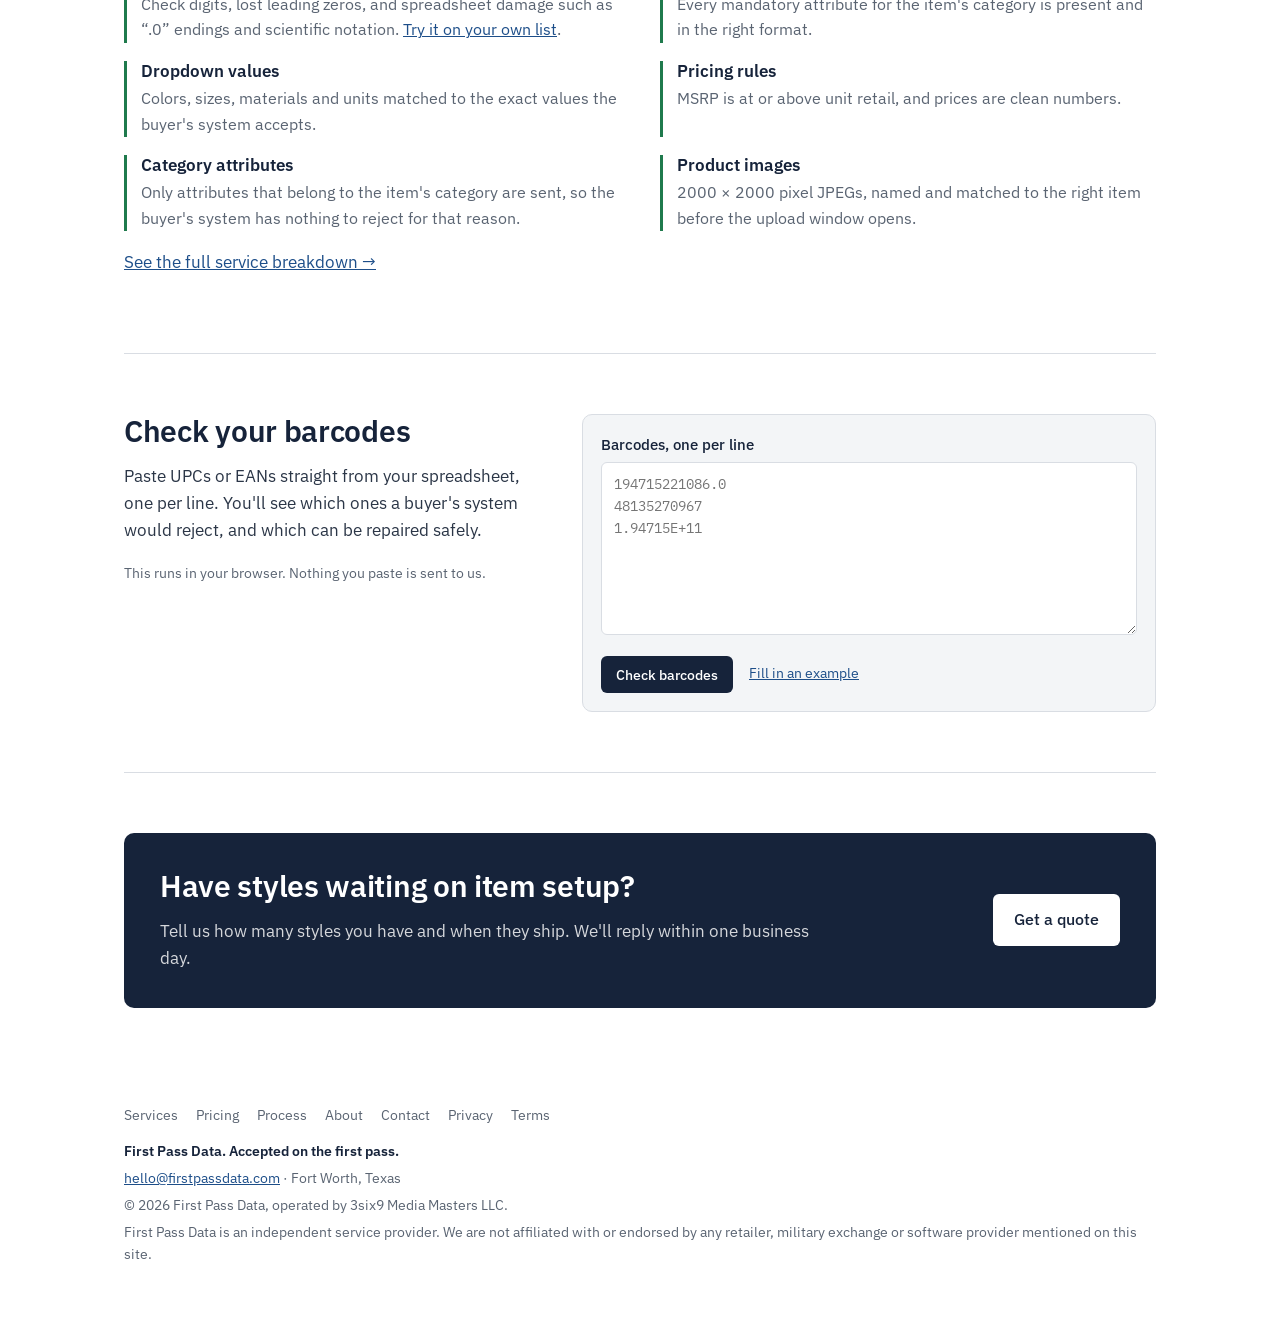
==== commit 7d767bf6: "Link the "How it works" video (Loom) from Home and Process The video moved from YouTube to Loom (3:2" ====
--- a/index.html
+++ b/index.html
@@ -68,6 +68,7 @@
       <a class="btn quiet" href="/process.html">See how it works</a>
     </div>
     <p class="subcta">A few quick questions, then a short call &mdash; no data files needed yet.</p>
+    <p class="subcta">Or <a href="https://www.loom.com/share/36a31be403b24f34be8039d4c4b75bda" target="_blank" rel="noopener">watch the short video</a> (about 3 minutes, on Loom).</p>
   </div>
 
   <figure class="specimen" aria-label="Example: fields from a supplier file being corrected and checked">
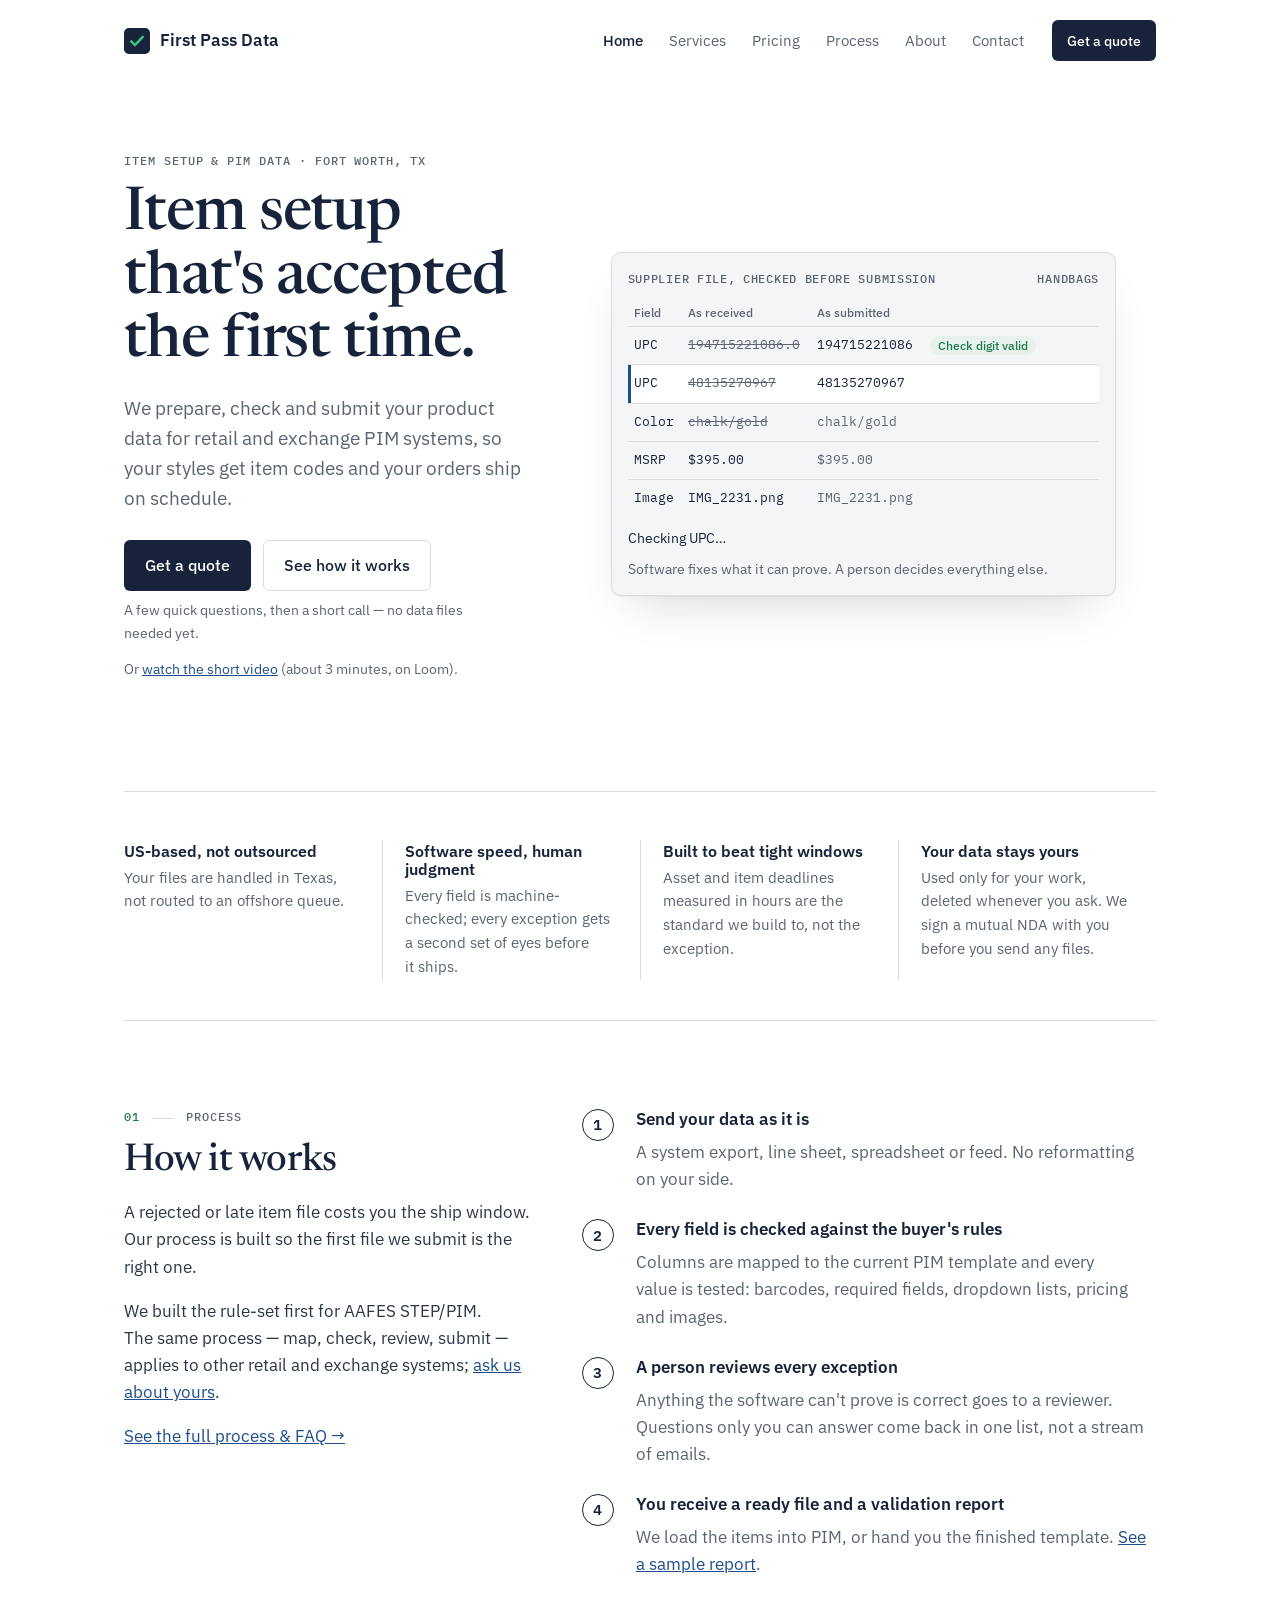
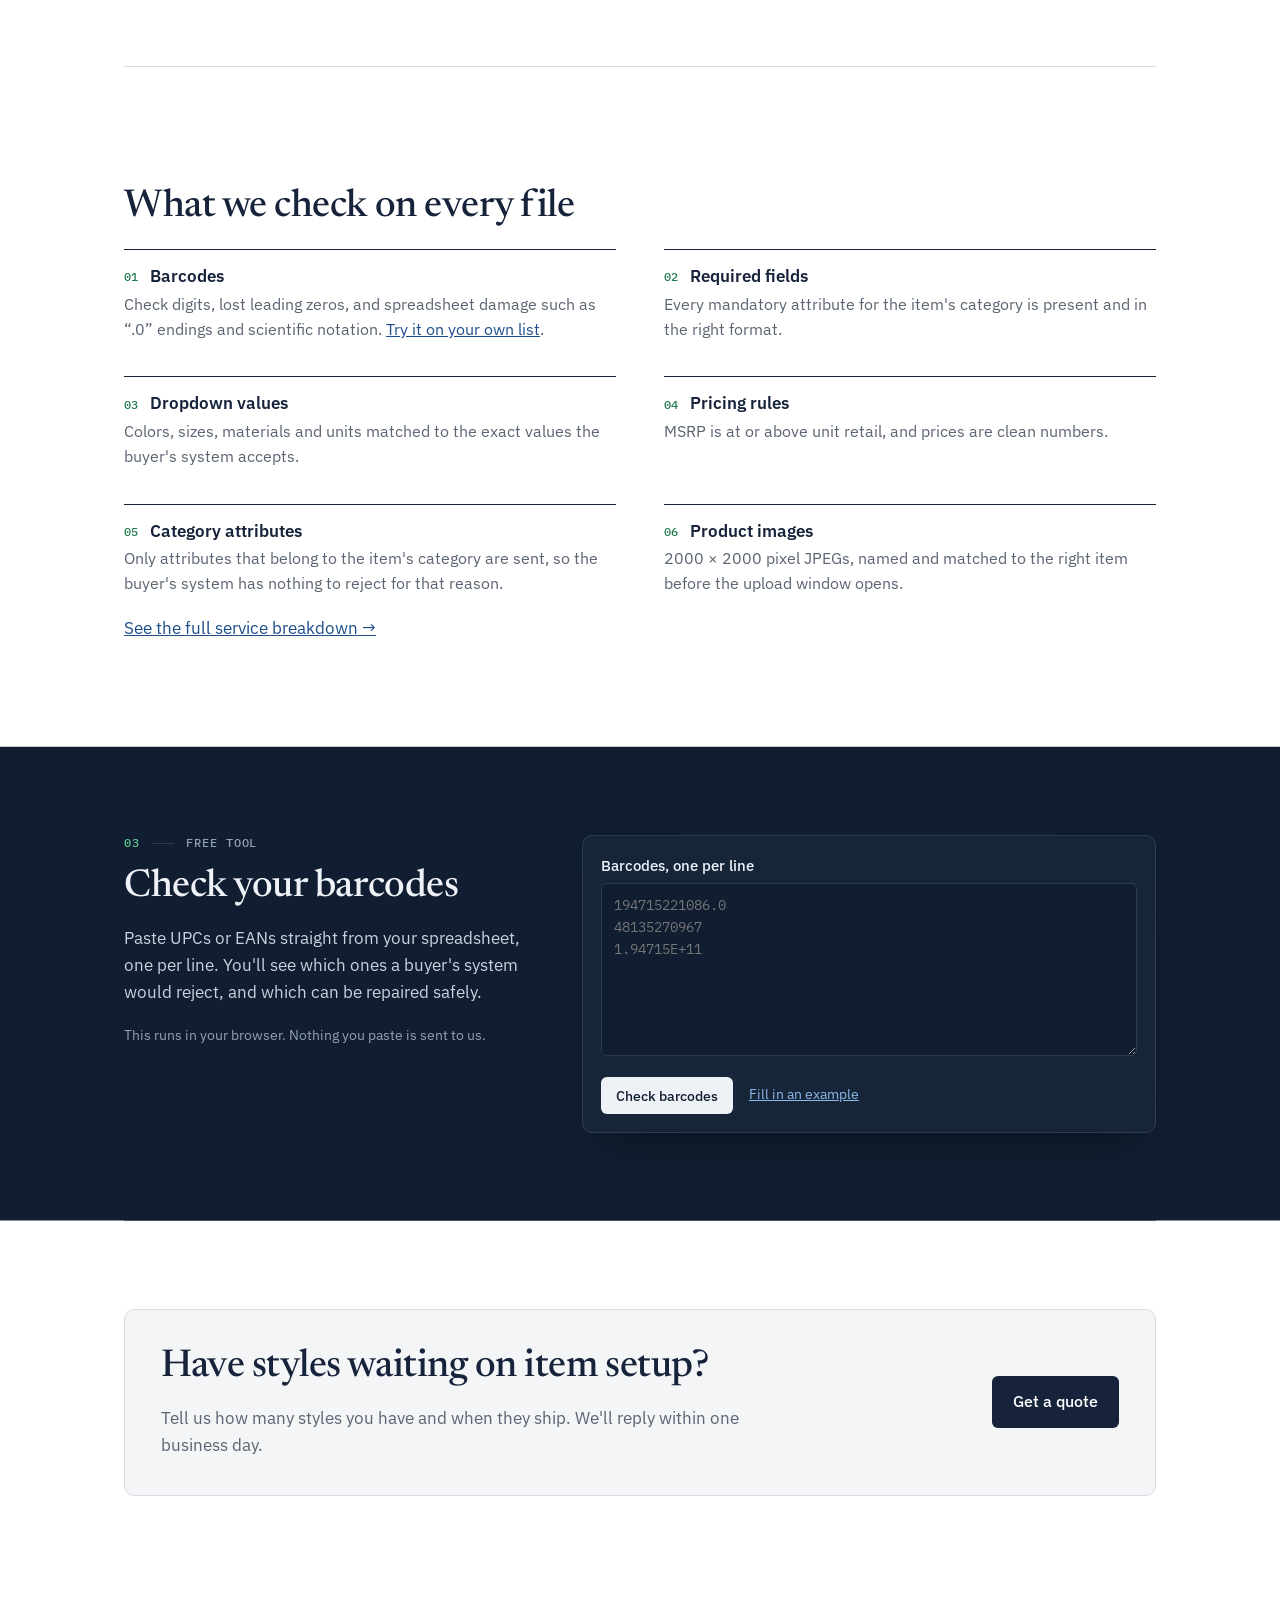
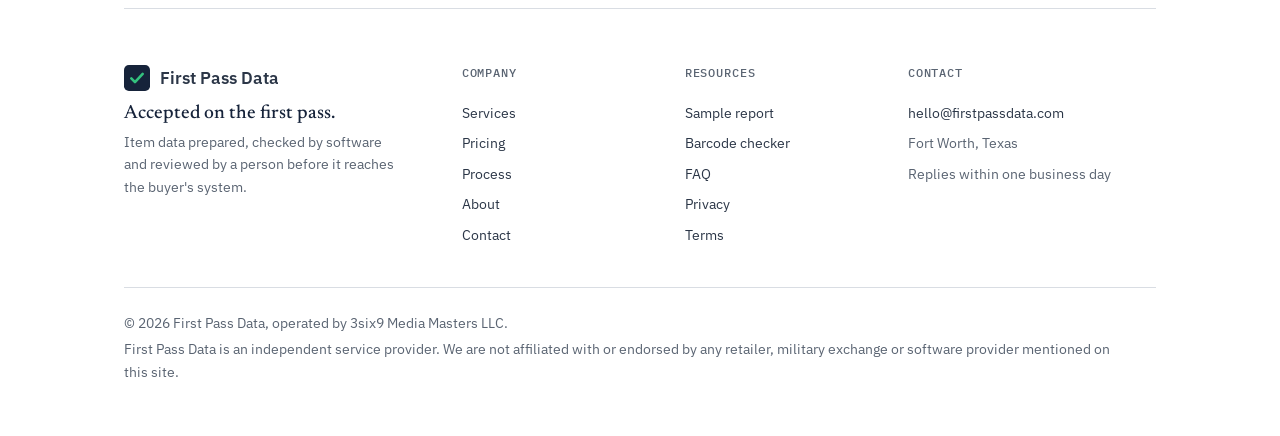
==== commit 7469cb54: "Premium redesign on current main Serif headlines, mono section labels, full-width console section fo" ====
--- a/index.html
+++ b/index.html
@@ -10,11 +10,15 @@
 <meta property="og:description" content="Item data prepared, checked by software and reviewed by a person before it reaches the buyer's system.">
 <meta property="og:url" content="https://firstpassdata.com/">
 <meta property="og:type" content="website">
-<meta name="twitter:card" content="summary">
+<meta property="og:image" content="https://firstpassdata.com/og-image.png">
+<meta property="og:image:width" content="1200">
+<meta property="og:image:height" content="630">
+<meta property="og:image:alt" content="First Pass Data: item setup that's accepted the first time.">
+<meta name="twitter:card" content="summary_large_image">
 <link rel="icon" href="data:image/svg+xml,<svg xmlns='http://www.w3.org/2000/svg' viewBox='0 0 32 32'><rect width='32' height='32' rx='6' fill='%2316233A'/><path d='M9 16.5l4.5 4.5L23 11' stroke='%2334C27E' stroke-width='3.2' fill='none' stroke-linecap='round' stroke-linejoin='round'/></svg>">
 <link rel="preconnect" href="https://fonts.googleapis.com">
 <link rel="preconnect" href="https://fonts.gstatic.com" crossorigin>
-<link href="https://fonts.googleapis.com/css2?family=IBM+Plex+Mono:wght@400;500&family=IBM+Plex+Sans:wght@400;500;600&display=swap" rel="stylesheet">
+<link href="https://fonts.googleapis.com/css2?family=IBM+Plex+Mono:wght@400;500&family=IBM+Plex+Sans:wght@400;500;600&family=Newsreader:opsz,wght@6..72,400;6..72,500&display=swap" rel="stylesheet">
 <link rel="stylesheet" href="style.css">
 <script type="application/ld+json">
 {
@@ -48,6 +52,8 @@
     <a href="/process.html">Process</a>
     <a href="/about.html">About</a>
     <a href="/contact.html">Contact</a>
+    <a class="btn primary small" href="/contact.html">Get a quote</a>
+  </nav>
 </header>
 <nav class="mobile" aria-label="Mobile">
   <a href="/" aria-current="page">Home</a>
@@ -61,6 +67,7 @@
 <main id="main">
 <div class="hero">
   <div>
+    <p class="label">Item setup &amp; PIM data &middot; Fort Worth, TX</p>
     <h1>Item setup that's accepted the first time.</h1>
     <p class="lede">We prepare, check and submit your product data for retail and exchange PIM systems, so your styles get item codes and your orders ship on schedule.</p>
     <div class="actions">
@@ -100,6 +107,7 @@
 <section id="how">
   <div class="split">
     <div>
+      <p class="label"><span>01</span>Process</p>
       <h2>How it works</h2>
       <p>A rejected or late item file costs you the ship window. Our process is built so the first file we submit is the right one.</p>
       <p>We built the rule-set first for AAFES STEP/PIM. The same process &mdash; map, check, review, submit &mdash; applies to other retail and exchange systems; <a href="/contact.html">ask us about yours</a>.</p>
@@ -115,6 +123,7 @@
 </section>
 
 <section id="checks">
+  <p class="label"><span>02</span>Validation</p>
   <h2>What we check on every file</h2>
   <div class="checks">
     <div><h3>Barcodes</h3><p>Check digits, lost leading zeros, and spreadsheet damage such as &ldquo;.0&rdquo; endings and scientific notation. <a href="#barcode-check">Try it on your own list</a>.</p></div>
@@ -127,9 +136,10 @@
   <p style="margin-top:18px"><a href="/services.html">See the full service breakdown &rarr;</a></p>
 </section>
 
-<section id="barcode-check">
+<section id="barcode-check" class="console">
 <div class="split">
 <div>
+<p class="label"><span>03</span>Free tool</p>
 <h2>Check your barcodes</h2>
 <p>Paste UPCs or EANs straight from your spreadsheet, one per line. You'll see which ones a buyer's system would reject, and which can be repaired safely.</p>
 <p class="muted-note">This runs in your browser. Nothing you paste is sent to us.</p>
@@ -170,20 +180,43 @@
 </section>
 </main>
 
-<footer>
-  <nav class="fnav" aria-label="Footer">
-    <a href="/services.html">Services</a>
-    <a href="/services.html#pricing">Pricing</a>
-    <a href="/process.html">Process</a>
-    <a href="/about.html">About</a>
-    <a href="/contact.html">Contact</a>
-    <a href="/privacy.html">Privacy</a>
-    <a href="/terms.html">Terms</a>
-  </nav>
-  <p class="tagline">First Pass Data. Accepted on the first pass.</p>
-  <p><a href="mailto:hello@firstpassdata.com">hello@firstpassdata.com</a> &middot; Fort Worth, Texas</p>
-  <p>&copy; 2026 First Pass Data, operated by 3six9 Media Masters LLC.</p>
-  <p>First Pass Data is an independent service provider. We are not affiliated with or endorsed by any retailer, military exchange or software provider mentioned on this site.</p>
+<footer class="site-foot">
+  <div class="foot-grid">
+    <div class="foot-brand">
+      <a class="logo" href="/" aria-label="First Pass Data home">
+        <svg viewBox="0 0 32 32" aria-hidden="true"><rect width="32" height="32" rx="6" fill="#16233A"/><path d="M9 16.5l4.5 4.5L23 11" stroke="#34C27E" stroke-width="3.2" fill="none" stroke-linecap="round" stroke-linejoin="round"/></svg>
+        First Pass Data
+      </a>
+      <p class="tagline">Accepted on the first pass.</p>
+      <p>Item data prepared, checked by software and reviewed by a person before it reaches the buyer's system.</p>
+    </div>
+    <nav aria-label="Footer">
+      <h2>Company</h2>
+      <a href="/services.html">Services</a>
+      <a href="/services.html#pricing">Pricing</a>
+      <a href="/process.html">Process</a>
+      <a href="/about.html">About</a>
+      <a href="/contact.html">Contact</a>
+    </nav>
+    <nav aria-label="Resources">
+      <h2>Resources</h2>
+      <a href="/sample-report.html">Sample report</a>
+      <a href="#barcode-check">Barcode checker</a>
+      <a href="/process.html#faq">FAQ</a>
+      <a href="/privacy.html">Privacy</a>
+      <a href="/terms.html">Terms</a>
+    </nav>
+    <div>
+      <h2>Contact</h2>
+      <a href="mailto:hello@firstpassdata.com">hello@firstpassdata.com</a>
+      <p>Fort Worth, Texas</p>
+      <p>Replies within one business day</p>
+    </div>
+  </div>
+  <div class="foot-legal">
+    <p>&copy; 2026 First Pass Data, operated by 3six9 Media Masters LLC.</p>
+    <p>First Pass Data is an independent service provider. We are not affiliated with or endorsed by any retailer, military exchange or software provider mentioned on this site.</p>
+  </div>
 </footer>
 
 </div>
@@ -260,7 +293,7 @@
     results=lines.map(check).filter(Boolean);
     if(!results.length){ $('upc-out').hidden=false; $('upc-sum').textContent='Paste at least one barcode above, one per line.'; $('upc-rows').innerHTML=''; $('upc-cta').hidden=true; return; }
     const c={ok:0,fix:0,rev:0}; results.forEach(r=>c[r.status]++);
-    $('upc-rows').innerHTML=results.map(r=>'<tr class="'+r.status+'"><td class="was">'+esc(r.raw)+'</td><td>'+(r.clean?esc(r.clean):'&ndash;')+'</td><td><span class="tag '+(r.status==='rev'?'rev':'ok')+'">'+esc(r.note)+'</span></td></tr>').join('');
+    $('upc-rows').innerHTML=results.map((r,i)=>'<tr class="'+r.status+'" style="--i:'+Math.min(i,12)+'"><td class="was">'+esc(r.raw)+'</td><td>'+(r.clean?esc(r.clean):'&ndash;')+'</td><td><span class="tag '+(r.status==='rev'?'rev':'ok')+'">'+esc(r.note)+'</span></td></tr>').join('');
     const parts=[];
     if(c.ok) parts.push(c.ok+' valid');
     if(c.fix) parts.push(c.fix+' repaired');
@@ -276,5 +309,6 @@
   });
 })();
 </script>
+<script src="site.js"></script>
 </body>
 </html>
--- a/style.css
+++ b/style.css
@@ -3,6 +3,7 @@
   --paper:#FFFFFF; --panel:#F3F5F7; --pass:#1F7A4D; --pass-bg:#E6F2EB;
   --flag:#9A5B0B; --flag-bg:#FBF0DC; --link:#1D4E89;
   --sans:"IBM Plex Sans",-apple-system,"Segoe UI",Roboto,Arial,sans-serif;
+  --serif:"Newsreader","Iowan Old Style",Georgia,serif;
   --mono:"IBM Plex Mono",ui-monospace,Consolas,"Courier New",monospace;
   box-sizing:border-box;
   padding-top:env(safe-area-inset-top,0px);
@@ -28,40 +29,46 @@
 .wrap{max-width:1080px;margin:0 auto;padding:0 24px}
 
 /* header / nav */
-header.site{display:flex;justify-content:space-between;align-items:center;padding:20px 0;position:sticky;top:0;background:var(--paper);z-index:10;border-bottom:1px solid var(--rule)}
+/* full-width bar without overflow: the background and bottom rule extend past .wrap via shadows, clipped to the bar's height */
+header.site{display:flex;justify-content:space-between;align-items:center;padding:20px 0;position:sticky;top:0;background:var(--paper);z-index:10;
+  box-shadow:0 0 0 100vmax var(--paper),0 1px 0 100vmax var(--rule);clip-path:inset(0 -100vmax -1px);transition:padding .25s ease}
+header.site.scrolled{padding:12px 0}
 .logo{display:flex;align-items:center;gap:10px;color:var(--ink);text-decoration:none;font-weight:600;font-size:1.05rem}
 .logo svg{width:26px;height:26px;flex:none}
 nav.primary{display:flex;align-items:center;gap:26px}
-nav.primary a{color:var(--muted);text-decoration:none;font-size:.95rem}
+nav.primary a{color:var(--muted);text-decoration:none;font-size:.95rem;transition:color .15s}
 nav.primary a:hover{color:var(--ink)}
 nav.primary a[aria-current="page"]{color:var(--ink);font-weight:500}
 nav.primary .btn{margin-left:2px}
 nav.mobile{display:none}
 
 h1,h2,h3{color:var(--ink);line-height:1.15;margin:0}
-h1{font-size:clamp(2rem,4.6vw,3.1rem);font-weight:600;letter-spacing:-.02em;max-width:18ch}
-h2{font-size:clamp(1.5rem,2.8vw,1.9rem);font-weight:600;letter-spacing:-.01em;margin-bottom:14px}
+h1,h2{font-family:var(--serif);font-weight:500;text-wrap:balance}
+h1{font-size:clamp(2.35rem,5vw,3.75rem);line-height:1.06;letter-spacing:-.018em;max-width:18ch}
+h2{font-size:clamp(1.75rem,3.2vw,2.4rem);line-height:1.12;letter-spacing:-.012em;margin-bottom:16px}
 h3{font-size:1.08rem;font-weight:600;margin-bottom:6px}
-p{margin:0 0 1em;max-width:66ch}
+p{margin:0 0 1em;max-width:66ch;text-wrap:pretty}
+::selection{background:var(--pass-bg);color:var(--ink)}
 .lede{font-size:1.18rem;color:var(--muted);margin-top:18px;max-width:50ch}
-.eyebrow{color:var(--pass);font-weight:600;font-size:.85rem;margin-bottom:10px}
+
 
 .actions{display:flex;flex-wrap:wrap;gap:12px;margin-top:26px}
-.btn{display:inline-block;padding:12px 20px;border-radius:6px;font-weight:500;text-decoration:none;font-size:1rem;border:1px solid transparent}
+.btn{display:inline-block;padding:12px 20px;border-radius:6px;font-weight:500;text-decoration:none;font-size:1rem;border:1px solid transparent;transition:background-color .2s,border-color .2s,box-shadow .2s,transform .1s}
+.btn:active{transform:translateY(1px)}
 .btn.primary{background:var(--ink);color:var(--paper)}
-.btn.primary:hover{opacity:.9}
+.btn.primary:hover{background:color-mix(in srgb,var(--ink) 86%,var(--link));box-shadow:0 6px 18px -8px color-mix(in srgb,var(--ink) 60%,transparent)}
 .btn.quiet{color:var(--ink);border-color:var(--rule)}
-.btn.quiet:hover{border-color:var(--muted)}
+.btn.quiet:hover{border-color:var(--ink)}
 .btn.small{padding:8px 14px;font-size:.9rem}
 
 /* hero */
-.hero{display:grid;grid-template-columns:1fr 1.05fr;gap:48px;align-items:center;padding:44px 0 64px}
+.hero{display:grid;grid-template-columns:1fr 1.05fr;gap:48px;align-items:center;padding:72px 0 96px}
 .page-head{padding:44px 0 20px;max-width:70ch}
 .page-head h1{max-width:24ch}
 
 /* specimen (the memorable proof element) */
-.specimen{background:var(--panel);border:1px solid var(--rule);border-radius:10px;padding:18px 18px 14px;overflow-x:auto}
-.specimen .cap{display:flex;justify-content:space-between;font-size:.85rem;color:var(--muted);margin-bottom:10px;gap:12px}
+.specimen{background:var(--panel);border:1px solid var(--rule);border-radius:10px;padding:18px 18px 14px;overflow-x:auto;box-shadow:0 1px 2px rgba(22,35,58,.05),0 24px 48px -24px rgba(22,35,58,.22)}
+.specimen .cap{display:flex;justify-content:space-between;font:500 .72rem var(--mono);letter-spacing:.06em;text-transform:uppercase;color:var(--muted);margin-bottom:12px;gap:12px}
 .specimen table{width:100%;border-collapse:collapse;font:400 .82rem/1.4 var(--mono);min-width:430px}
 .specimen th{text-align:left;font:500 .78rem var(--sans);color:var(--muted);padding:6px 8px;border-bottom:1px solid var(--rule)}
 .specimen td{padding:9px 8px;border-bottom:1px solid var(--rule);vertical-align:top;color:var(--ink)}
@@ -82,8 +89,8 @@
 .linkbtn{background:none;border:0;padding:0;font:inherit;font-size:.85rem;color:var(--link);text-decoration:underline;cursor:pointer}
 .specimen .foot{font-size:.85rem;color:var(--muted);margin-top:10px}
 
-section{padding:60px 0;border-top:1px solid var(--rule)}
-section.tight{padding:36px 0}
+section{padding:88px 0;border-top:1px solid var(--rule)}
+section.tight{padding:40px 0}
 .split{display:grid;grid-template-columns:1fr 1.4fr;gap:48px}
 .split.even{grid-template-columns:1fr 1fr}
 
@@ -95,12 +102,15 @@
 
 /* trust strip / stat cards */
 .trust{display:grid;grid-template-columns:repeat(4,minmax(0,1fr));gap:22px;margin-top:8px}
-.trust div{border-left:3px solid var(--pass);padding-left:14px}
+.trust{gap:0}
+.trust div{border-left:1px solid var(--rule);padding:2px 22px}
+.trust div:first-child{border-left:0;padding-left:0}
 .trust h3{font-size:.98rem}
 .trust p{margin:0;color:var(--muted);font-size:.92rem}
 
-.checks{display:grid;grid-template-columns:repeat(2,minmax(0,1fr));gap:18px 40px;margin-top:8px}
-.checks div{border-left:3px solid var(--pass);padding-left:14px}
+.checks{display:grid;grid-template-columns:repeat(2,minmax(0,1fr));gap:34px 48px;margin-top:20px;counter-reset:chk}
+.checks div{border-top:1px solid var(--ink);padding-top:16px;counter-increment:chk}
+#checks .checks h3::before{content:counter(chk,decimal-leading-zero);font:500 .78rem var(--mono);color:var(--pass);margin-right:12px;vertical-align:.08em}
 .checks p{margin:0;color:var(--muted);font-size:.98rem}
 
 .terms{display:grid;grid-template-columns:repeat(3,minmax(0,1fr));gap:32px;margin-top:10px}
@@ -176,9 +186,6 @@
 .band .btn.primary{background:#fff;color:#16233A}
 
 footer{padding:36px 0 56px;color:var(--muted);font-size:.88rem}
-footer .fnav{display:flex;gap:18px;margin-bottom:14px;flex-wrap:wrap}
-footer .fnav a{color:var(--muted);text-decoration:none}
-footer .fnav a:hover{color:var(--ink)}
 footer p{max-width:none;margin:.3em 0}
 footer .tagline{color:var(--ink);font-weight:600}
 
@@ -186,7 +193,10 @@
   .hero,.split,.split.even,.contact-box,.band{grid-template-columns:1fr;gap:32px}
   .intake .row2{grid-template-columns:1fr}
   .terms,.trust{grid-template-columns:1fr 1fr}
-  .hero{padding-top:20px}
+  .trust{row-gap:24px}
+  .trust div:nth-child(odd){border-left:0;padding-left:0}
+  .hero{padding:28px 0 64px}
+  section{padding:68px 0}
   nav.primary{display:none}
   nav.mobile{display:flex;gap:16px;overflow-x:auto;padding:0 0 14px;margin-top:-6px;border-bottom:1px solid var(--rule)}
   nav.mobile a{color:var(--muted);text-decoration:none;font-size:.92rem;white-space:nowrap;flex:none}
@@ -194,8 +204,10 @@
 }
 @media (max-width:560px){
   .checks,.terms,.trust{grid-template-columns:1fr}
+  .trust{gap:20px}
+  .trust div,.trust div:nth-child(odd){border-left:0;padding:0}
   .contact-box{padding:26px}
-  section{padding:44px 0}
+  section{padding:56px 0}
 }
 
 /* barcode checker */
@@ -311,3 +323,52 @@
 @media (max-width:860px){ .hero .specimen{margin:0;width:auto;max-width:none} nav.mobile{margin-top:8px} }
 .skip{position:absolute;left:-9999px;top:8px;z-index:100;background:var(--paper);color:var(--ink);padding:8px 14px;outline:3px solid var(--link);border-radius:6px}
 .skip:focus{left:8px}
+
+/* section labels: small mono index above a heading */
+.label{display:flex;align-items:baseline;gap:12px;font:500 .74rem var(--mono);letter-spacing:.08em;text-transform:uppercase;color:var(--muted);margin:0 0 16px}
+.label span{color:var(--pass)}
+.label span::after{content:"";display:inline-block;width:22px;height:1px;background:var(--rule);margin-left:12px;vertical-align:middle}
+
+/* console: a full-width dark section. Tokens are redefined locally so everything inside themes itself. */
+.console{
+  --ink:#EEF2F7; --text:#C9D2DE; --muted:#93A1B4; --rule:#2B3B52;
+  --paper:#111D30; --panel:#172539; --pass:#5CC98F; --pass-bg:#173528;
+  --flag:#E8B061; --flag-bg:#3A2D19; --link:#8DB8EA;
+  background:var(--paper);color:var(--text);border-top:0;
+  box-shadow:0 0 0 100vmax var(--paper);clip-path:inset(0 -100vmax);
+}
+@media (prefers-color-scheme:dark){
+  :root:not([data-theme="light"]) .console{--paper:#0A111C;--panel:#121C2B;--rule:#243246}
+}
+:root[data-theme="dark"] .console{--paper:#0A111C;--panel:#121C2B;--rule:#243246}
+.console + section{border-top:0}
+.console .checker{box-shadow:0 24px 48px -28px rgba(0,0,0,.6)}
+
+/* homepage footer */
+.site-foot{border-top:1px solid var(--rule);margin-top:24px;padding:56px 0 48px}
+.foot-grid{display:grid;grid-template-columns:1.6fr 1fr 1fr 1.3fr;gap:32px}
+.foot-grid h2{font:500 .72rem var(--mono);letter-spacing:.08em;text-transform:uppercase;color:var(--muted);margin:0 0 14px}
+.foot-grid nav,.foot-grid > div:last-child{display:flex;flex-direction:column;gap:8px;align-items:flex-start}
+.foot-grid a{color:var(--text);text-decoration:none}
+.foot-grid a:hover{color:var(--ink);text-decoration:underline}
+.foot-grid p{margin:0}
+.foot-brand .logo{margin-bottom:12px}
+.foot-brand .tagline{font:500 1.2rem var(--serif);color:var(--ink);margin:0 0 8px}
+.foot-brand p{max-width:34ch}
+.foot-legal{border-top:1px solid var(--rule);margin-top:40px;padding-top:20px}
+@media (max-width:860px){ .foot-grid{grid-template-columns:1fr 1fr} .foot-brand{grid-column:1 / -1} }
+
+/* motion: smooth anchor scrolling, below-the-fold reveals, staggered checker rows */
+@media (prefers-reduced-motion:no-preference){
+  html{scroll-behavior:smooth}
+  .reveal{opacity:0;transform:translateY(18px);transition:opacity .8s cubic-bezier(.16,1,.3,1),transform .8s cubic-bezier(.16,1,.3,1)}
+  .reveal.in{opacity:1;transform:none}
+  .checker tbody tr{animation:row-in .35s cubic-bezier(.16,1,.3,1) both;animation-delay:calc(var(--i,0) * 25ms)}
+}
+@keyframes row-in{from{opacity:0;transform:translateY(4px)}to{opacity:1;transform:none}}
+/* after the dark console, the closing CTA goes light so two dark blocks don't stack */
+.console + section .band{background:var(--panel);border:1px solid var(--rule)}
+.console + section .band h2{color:var(--ink)}
+.console + section .band p{color:var(--muted);opacity:1}
+.console + section .band .btn.primary{background:var(--ink);color:var(--paper)}
+.console + section .band .btn.primary:hover{background:color-mix(in srgb,var(--ink) 86%,var(--link))}
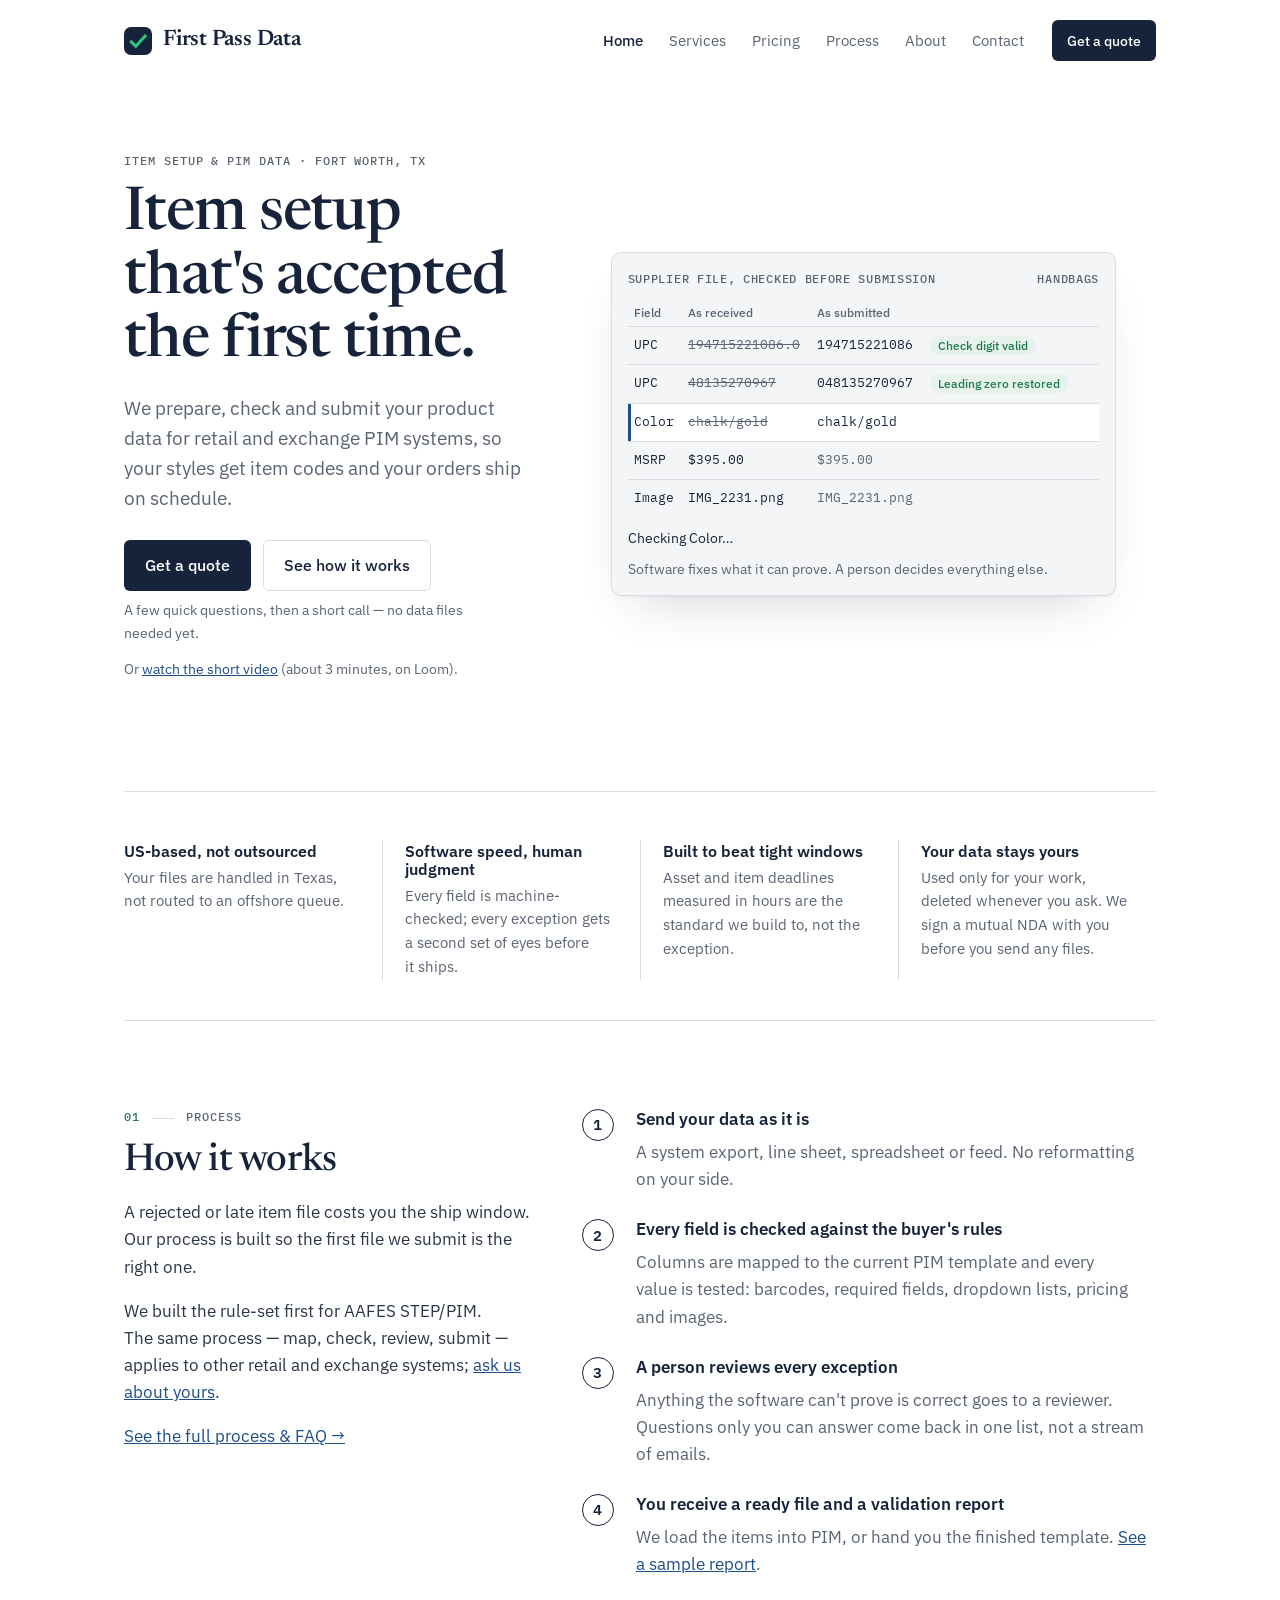
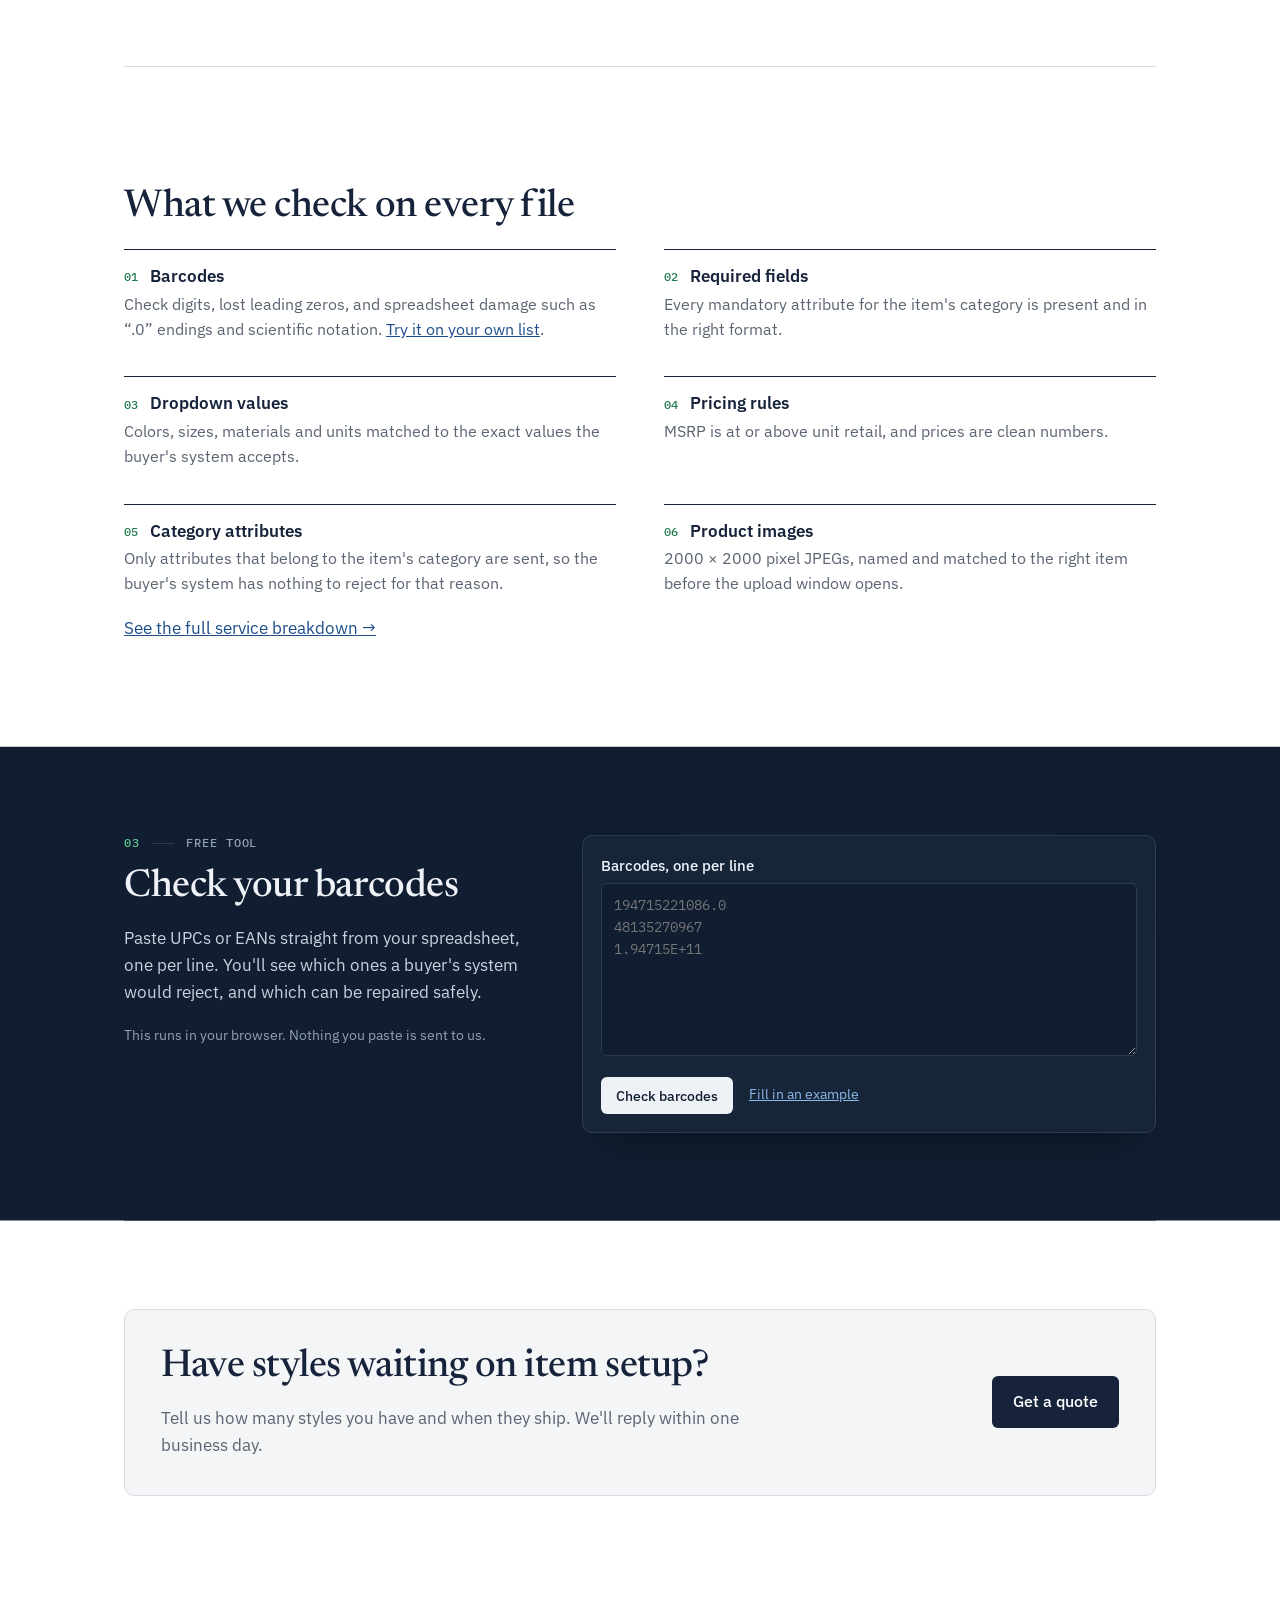
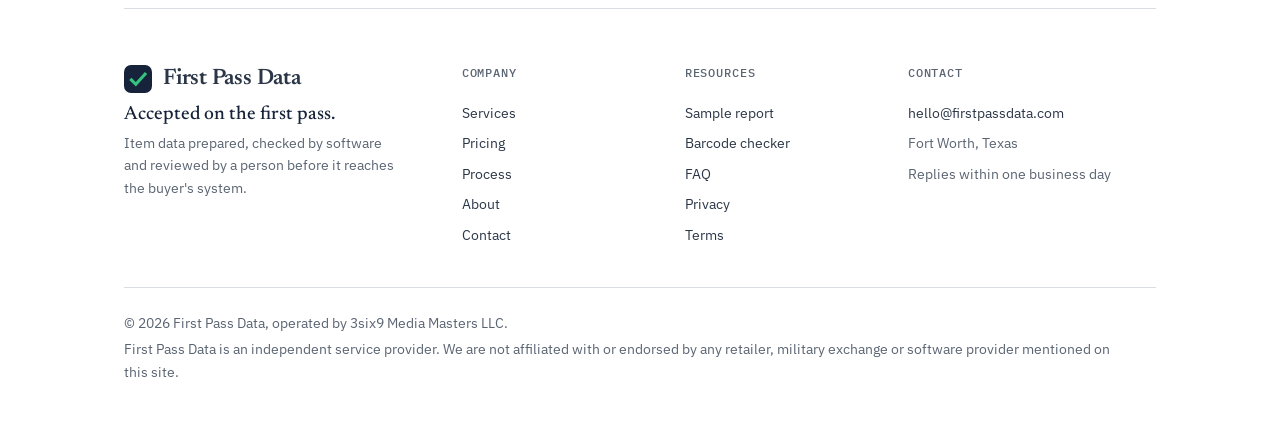
==== commit 0d1c37ae: "New logo: serif wordmark and squared check Wordmark set in Newsreader to match the headlines; sharpe" ====
--- a/index.html
+++ b/index.html
@@ -10,15 +10,15 @@
 <meta property="og:description" content="Item data prepared, checked by software and reviewed by a person before it reaches the buyer's system.">
 <meta property="og:url" content="https://firstpassdata.com/">
 <meta property="og:type" content="website">
-<meta property="og:image" content="https://firstpassdata.com/og-image.png">
+<meta property="og:image" content="https://firstpassdata.com/og-image.png?v=3">
 <meta property="og:image:width" content="1200">
 <meta property="og:image:height" content="630">
 <meta property="og:image:alt" content="First Pass Data: item setup that's accepted the first time.">
 <meta name="twitter:card" content="summary_large_image">
-<link rel="icon" href="data:image/svg+xml,<svg xmlns='http://www.w3.org/2000/svg' viewBox='0 0 32 32'><rect width='32' height='32' rx='6' fill='%2316233A'/><path d='M9 16.5l4.5 4.5L23 11' stroke='%2334C27E' stroke-width='3.2' fill='none' stroke-linecap='round' stroke-linejoin='round'/></svg>">
+<link rel="icon" href="data:image/svg+xml,<svg xmlns='http://www.w3.org/2000/svg' viewBox='0 0 32 32'><rect width='32' height='32' rx='8' fill='%2316233A'/><path d='M8.5 17l5 5L24 10.5' stroke='%2334C27E' stroke-width='3.6' fill='none' stroke-linecap='square'/></svg>">
 <link rel="preconnect" href="https://fonts.googleapis.com">
 <link rel="preconnect" href="https://fonts.gstatic.com" crossorigin>
-<link href="https://fonts.googleapis.com/css2?family=IBM+Plex+Mono:wght@400;500&family=IBM+Plex+Sans:wght@400;500;600&family=Newsreader:opsz,wght@6..72,400;6..72,500&display=swap" rel="stylesheet">
+<link href="https://fonts.googleapis.com/css2?family=IBM+Plex+Mono:wght@400;500&family=IBM+Plex+Sans:wght@400;500;600&family=Newsreader:opsz,wght@6..72,400;6..72,500;6..72,600&display=swap" rel="stylesheet">
 <link rel="stylesheet" href="style.css">
 <script type="application/ld+json">
 {
@@ -42,7 +42,7 @@
 
 <header class="site">
   <a class="logo" href="/" aria-label="First Pass Data home">
-    <svg viewBox="0 0 32 32" aria-hidden="true"><rect width="32" height="32" rx="6" fill="#16233A"/><path d="M9 16.5l4.5 4.5L23 11" stroke="#34C27E" stroke-width="3.2" fill="none" stroke-linecap="round" stroke-linejoin="round"/></svg>
+    <svg viewBox="0 0 32 32" aria-hidden="true"><rect class="tile" width="32" height="32" rx="8" fill="#16233A"/><path d="M8.5 17l5 5L24 10.5" stroke="#34C27E" stroke-width="3.6" fill="none" stroke-linecap="square"/></svg>
     First Pass Data
   </a>
   <nav class="primary" aria-label="Main">
@@ -184,7 +184,7 @@
   <div class="foot-grid">
     <div class="foot-brand">
       <a class="logo" href="/" aria-label="First Pass Data home">
-        <svg viewBox="0 0 32 32" aria-hidden="true"><rect width="32" height="32" rx="6" fill="#16233A"/><path d="M9 16.5l4.5 4.5L23 11" stroke="#34C27E" stroke-width="3.2" fill="none" stroke-linecap="round" stroke-linejoin="round"/></svg>
+        <svg viewBox="0 0 32 32" aria-hidden="true"><rect class="tile" width="32" height="32" rx="8" fill="#16233A"/><path d="M8.5 17l5 5L24 10.5" stroke="#34C27E" stroke-width="3.6" fill="none" stroke-linecap="square"/></svg>
         First Pass Data
       </a>
       <p class="tagline">Accepted on the first pass.</p>
--- a/style.css
+++ b/style.css
@@ -3,6 +3,7 @@
   --paper:#FFFFFF; --panel:#F3F5F7; --pass:#1F7A4D; --pass-bg:#E6F2EB;
   --flag:#9A5B0B; --flag-bg:#FBF0DC; --link:#1D4E89;
   --sans:"IBM Plex Sans",-apple-system,"Segoe UI",Roboto,Arial,sans-serif;
+  --tile:#16233A;
   --serif:"Newsreader","Iowan Old Style",Georgia,serif;
   --mono:"IBM Plex Mono",ui-monospace,Consolas,"Courier New",monospace;
   box-sizing:border-box;
@@ -13,13 +14,13 @@
   :root:not([data-theme="light"]){
     --ink:#E8EDF4; --text:#C9D1DC; --muted:#93A0B0; --rule:#2C3746;
     --paper:#0F1722; --panel:#162131; --pass:#5CC98F; --pass-bg:#16332A;
-    --flag:#E8B061; --flag-bg:#33291A; --link:#8DB8EA;
+    --flag:#E8B061; --flag-bg:#33291A; --link:#8DB8EA; --tile:#23385A;
   }
 }
 :root[data-theme="dark"]{
   --ink:#E8EDF4; --text:#C9D1DC; --muted:#93A0B0; --rule:#2C3746;
   --paper:#0F1722; --panel:#162131; --pass:#5CC98F; --pass-bg:#16332A;
-  --flag:#E8B061; --flag-bg:#33291A; --link:#8DB8EA;
+  --flag:#E8B061; --flag-bg:#33291A; --link:#8DB8EA; --tile:#23385A;
 }
 *,*::before,*::after{box-sizing:inherit}
 html{scroll-padding-top:64px}
@@ -33,8 +34,10 @@
 header.site{display:flex;justify-content:space-between;align-items:center;padding:20px 0;position:sticky;top:0;background:var(--paper);z-index:10;
   box-shadow:0 0 0 100vmax var(--paper),0 1px 0 100vmax var(--rule);clip-path:inset(0 -100vmax -1px);transition:padding .25s ease}
 header.site.scrolled{padding:12px 0}
-.logo{display:flex;align-items:center;gap:10px;color:var(--ink);text-decoration:none;font-weight:600;font-size:1.05rem}
-.logo svg{width:26px;height:26px;flex:none}
+.logo{display:flex;align-items:center;gap:11px;color:var(--ink);text-decoration:none;font:600 1.4rem/1 var(--serif);letter-spacing:-.01em}
+.logo svg{width:28px;height:28px;flex:none}
+/* the tile lifts a shade in dark mode so it doesn't sink into the page */
+.logo .tile{fill:var(--tile)}
 nav.primary{display:flex;align-items:center;gap:26px}
 nav.primary a{color:var(--muted);text-decoration:none;font-size:.95rem;transition:color .15s}
 nav.primary a:hover{color:var(--ink)}
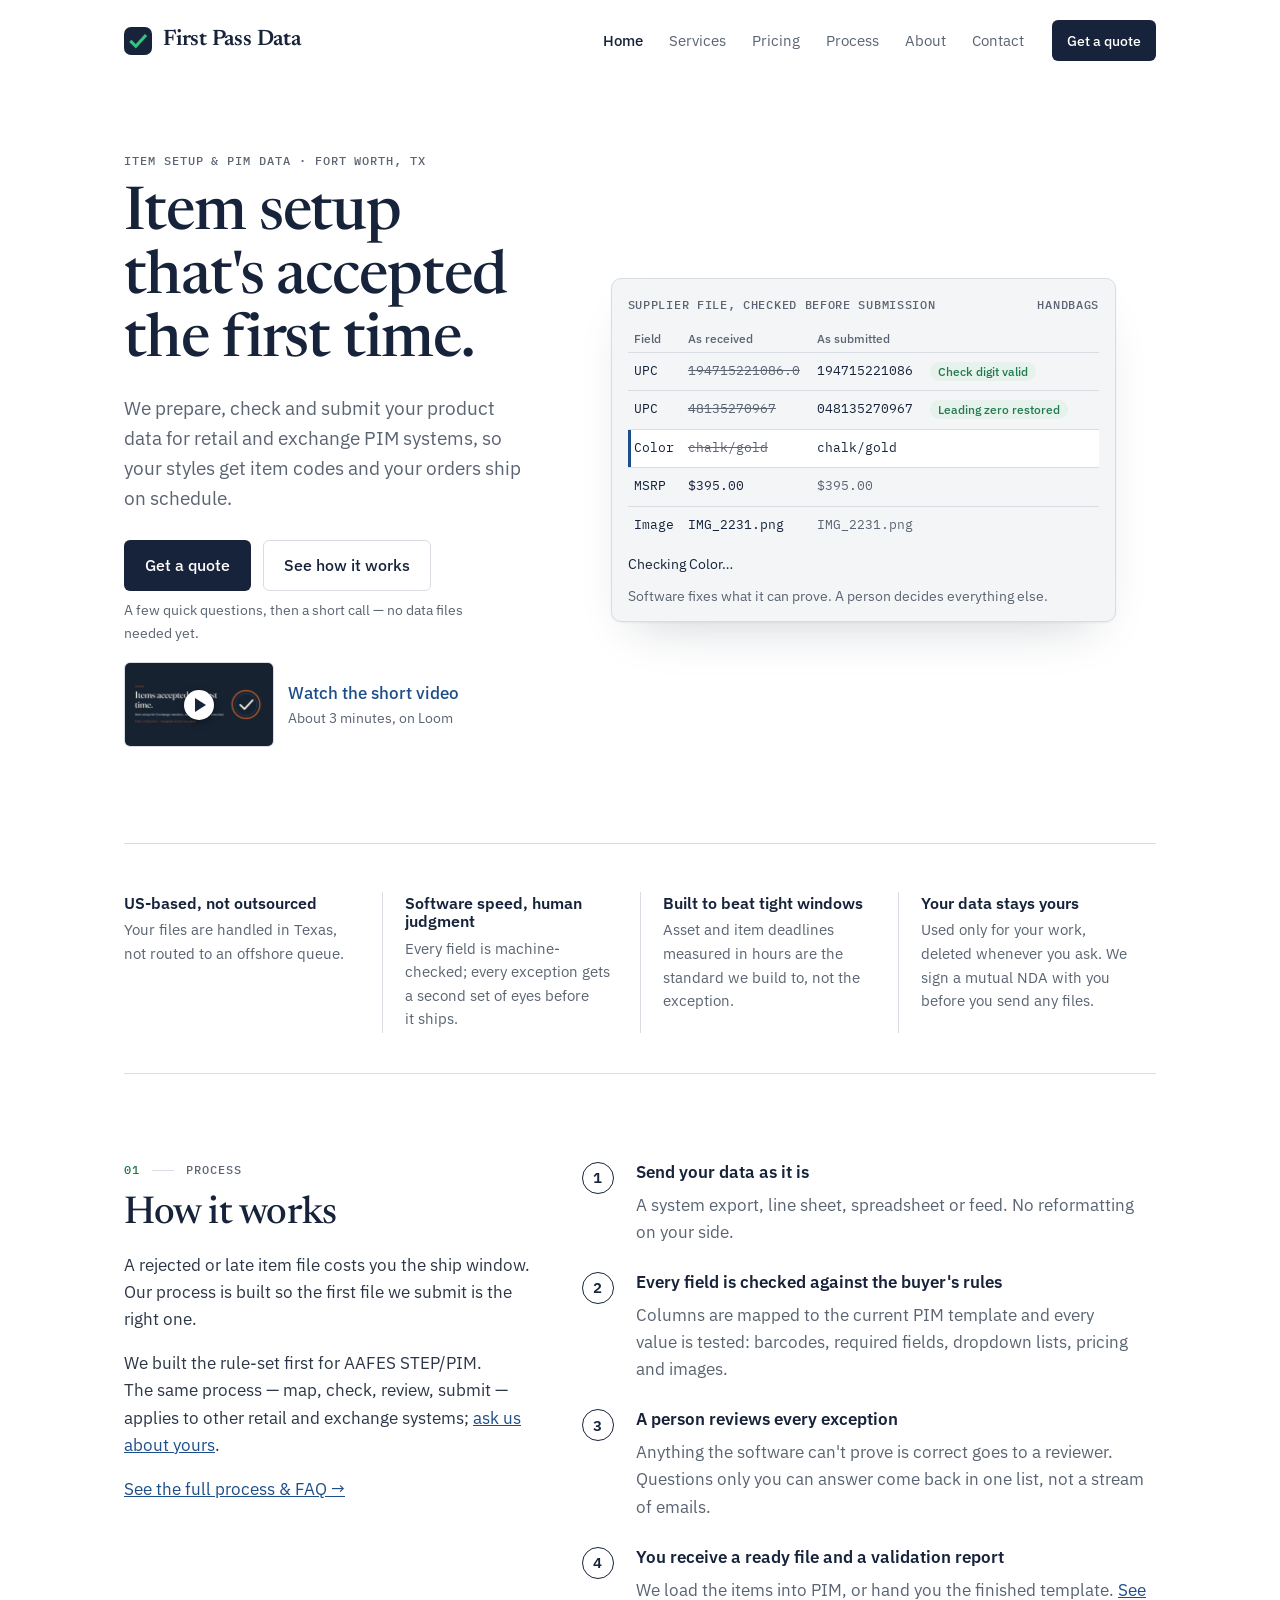
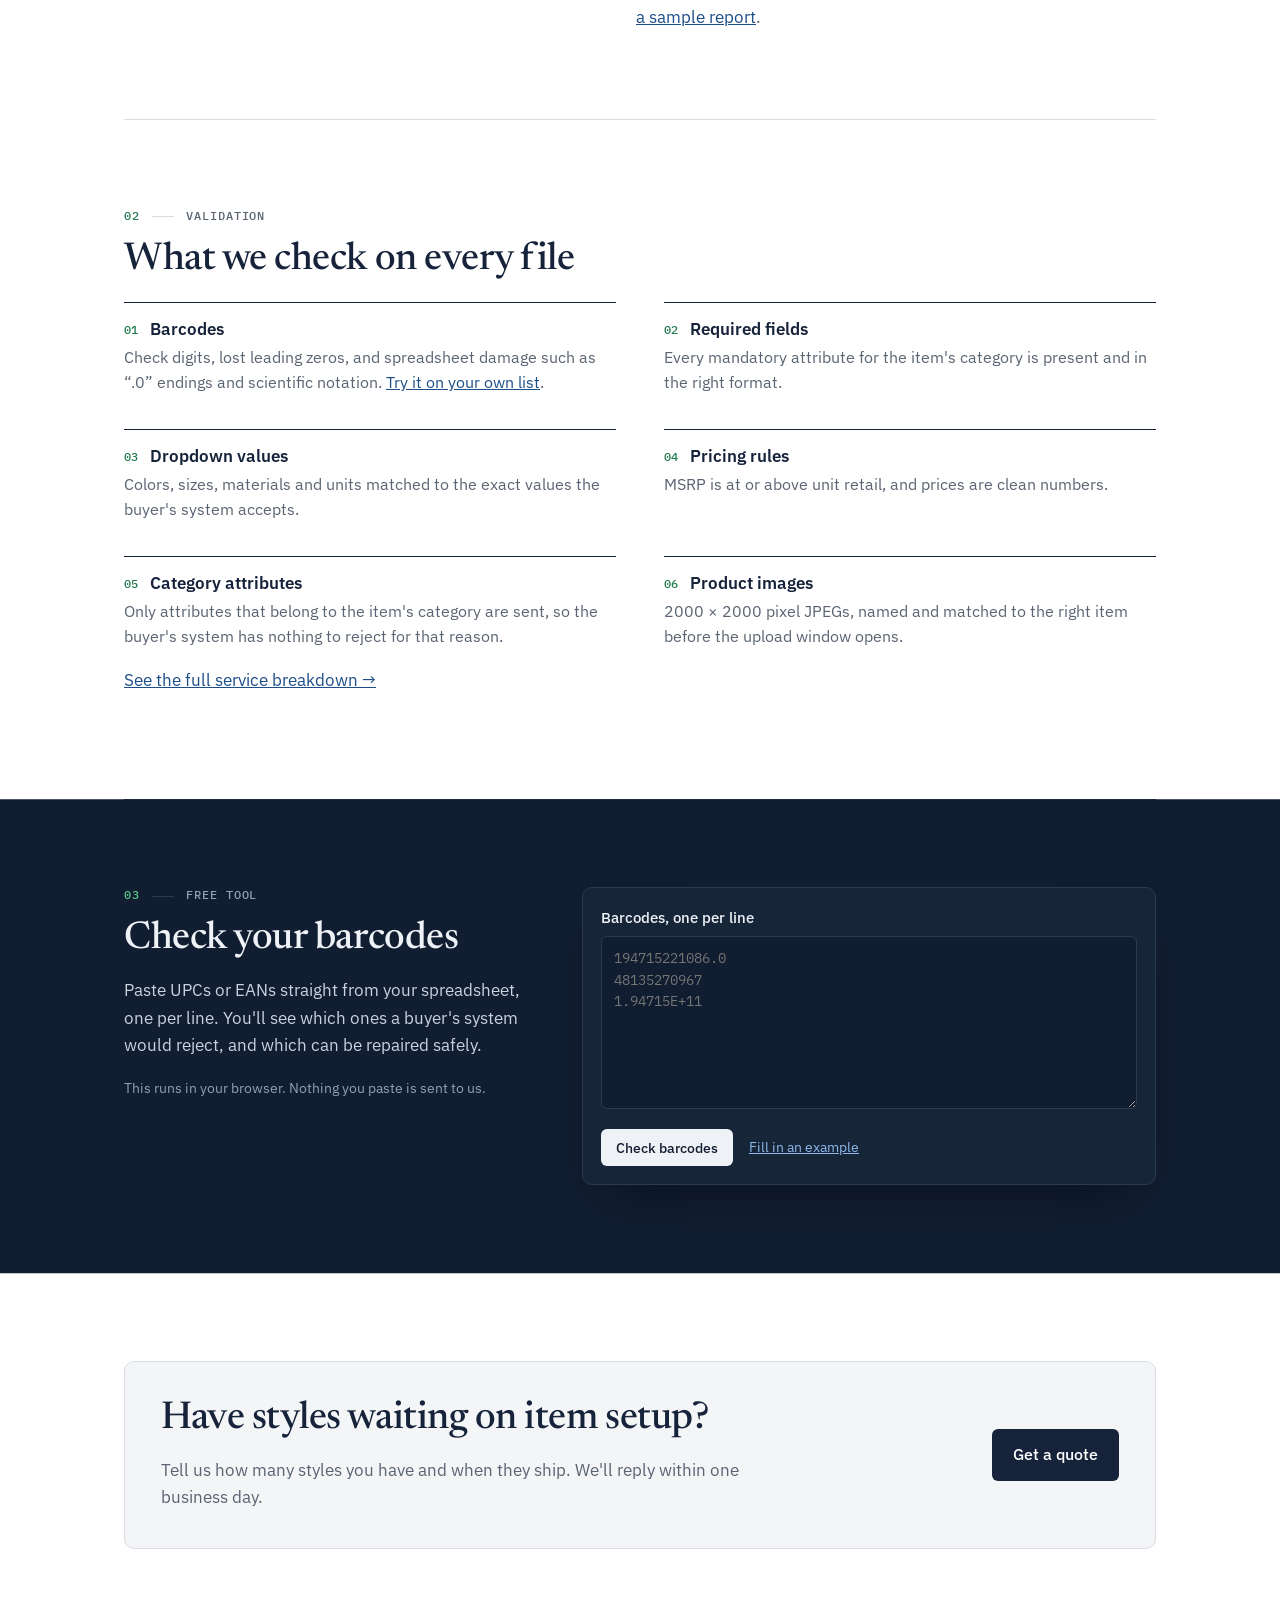
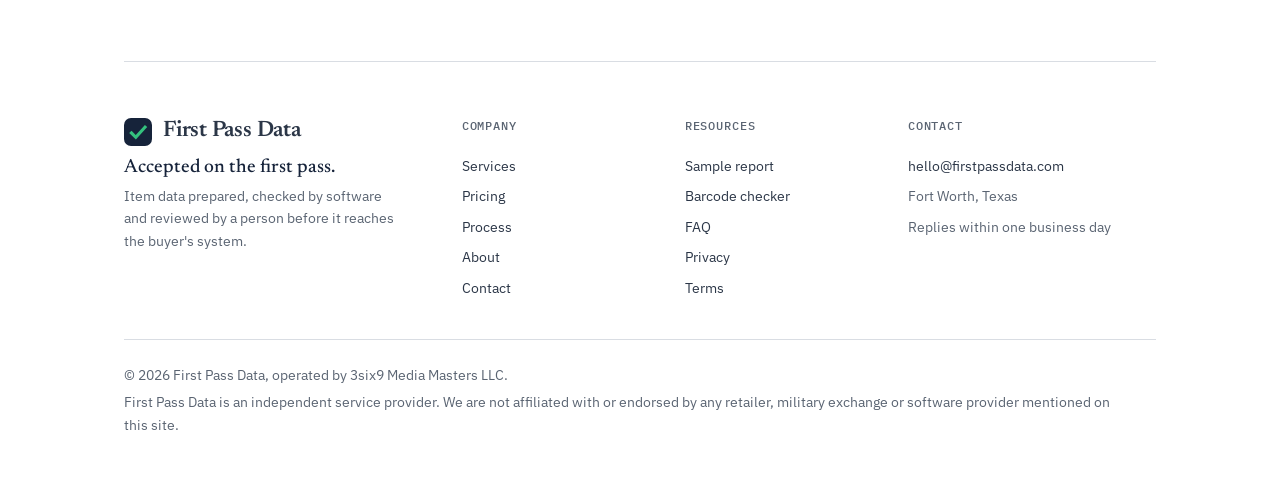
==== commit bd422057: "Home: a small video thumbnail where the video's text link was Chris, Oct 22: the same still as Proce" ====
--- a/index.html
+++ b/index.html
@@ -75,7 +75,10 @@
       <a class="btn quiet" href="/process.html">See how it works</a>
     </div>
     <p class="subcta">A few quick questions, then a short call &mdash; no data files needed yet.</p>
-    <p class="subcta">Or <a href="https://www.loom.com/share/36a31be403b24f34be8039d4c4b75bda" target="_blank" rel="noopener">watch the short video</a> (about 3 minutes, on Loom).</p>
+    <a class="video-thumb no-print" href="https://www.loom.com/share/36a31be403b24f34be8039d4c4b75bda" target="_blank" rel="noopener" aria-label="Watch the short video, about 3 minutes, on Loom (opens in a new tab)">
+      <span class="thumb"><img src="/video-still.webp" width="1200" height="675" alt=""><span class="play" aria-hidden="true"></span></span>
+      <span class="vt-text" aria-hidden="true"><b>Watch the short video</b><span>About 3 minutes, on Loom</span></span>
+    </a>
   </div>
 
   <figure class="specimen" aria-label="Example: fields from a supplier file being corrected and checked">
--- a/style.css
+++ b/style.css
@@ -182,6 +182,33 @@
 .hp{position:absolute;left:-9999px}
 .notice{background:var(--pass-bg);color:var(--pass);border-radius:8px;padding:14px 16px;margin-bottom:20px;font-size:.95rem}
 .subcta{color:var(--muted);font-size:.88rem;margin-top:8px}
+/* Process: a still of the video's first slide, our own image and a plain link (no player, nothing loaded from the
+   video site, so the Privacy page's no-tracking line stays true) */
+.page-head.has-video{max-width:none;display:grid;grid-template-columns:minmax(0,1fr) minmax(0,440px);gap:48px;align-items:center}
+.video-still{position:relative;display:block;border-radius:10px;overflow:hidden;border:1px solid var(--rule);box-shadow:0 18px 40px -24px rgba(0,0,0,.55)}
+.video-still img{display:block;width:100%;height:auto}
+/* the play button sits in the slide's empty lower left, so the headline stays readable */
+.video-still .video-cap{position:absolute;left:5.5%;bottom:4.5%;display:flex;align-items:center;gap:9px;font:500 .86rem/1 var(--sans);color:#fff;background:rgba(15,23,34,.78);border:1px solid rgba(255,255,255,.28);padding:6px 14px 6px 6px;border-radius:999px;transition:background-color .2s,transform .2s}
+.video-still .play{position:relative;flex:none;width:30px;height:30px;border-radius:50%;background:#fff}
+.video-still .play::after{content:"";position:absolute;left:11px;top:8px;border-style:solid;border-width:7px 0 7px 11px;border-color:transparent transparent transparent #16233A}
+.video-still:hover .video-cap,.video-still:focus-visible .video-cap{background:rgba(31,122,77,.95);transform:translateY(-1px)}
+.video-still:focus-visible{outline:3px solid var(--link);outline-offset:3px}
+@media (max-width:860px){ .page-head.has-video{grid-template-columns:1fr;gap:24px} .video-still{max-width:520px} }
+@media (max-width:560px){ .video-still .video-cap{left:4%;bottom:3.5%;gap:7px;font-size:.76rem;padding:4px 10px 4px 4px} .video-still .play{width:24px;height:24px} .video-still .play::after{left:9px;top:6px;border-width:6px 0 6px 9px} }
+@media (prefers-reduced-motion:reduce){ .video-still .video-cap{transition:none} }
+/* Home: the same still, small, where the video's text link was (under the buttons); the specimen keeps the right side */
+.video-thumb{display:flex;align-items:center;gap:14px;margin-top:18px;max-width:420px;color:var(--text);text-decoration:none}
+.video-thumb .thumb{position:relative;flex:none;width:150px;border-radius:6px;overflow:hidden;border:1px solid var(--rule)}
+.video-thumb img{display:block;width:100%;height:auto}
+.video-thumb .play{position:absolute;left:50%;top:50%;width:30px;height:30px;margin:-15px 0 0 -15px;border-radius:50%;background:#fff;box-shadow:0 2px 8px rgba(0,0,0,.4);transition:transform .2s}
+.video-thumb .play::after{content:"";position:absolute;left:11px;top:8px;border-style:solid;border-width:7px 0 7px 11px;border-color:transparent transparent transparent #16233A}
+.video-thumb b{display:block;color:var(--link);font-weight:500}
+.video-thumb .vt-text span{display:block;color:var(--muted);font-size:.86rem}
+.video-thumb:hover b{text-decoration:underline}
+.video-thumb:hover .play,.video-thumb:focus-visible .play{transform:scale(1.1)}
+.video-thumb:focus-visible{outline:3px solid var(--link);outline-offset:3px;border-radius:6px}
+@media (max-width:420px){ .video-thumb .thumb{width:120px} }
+@media (prefers-reduced-motion:reduce){ .video-thumb .play{transition:none} }
 
 .band{background:#16233A;color:#fff;border-radius:10px;padding:36px;display:grid;grid-template-columns:1.3fr auto;gap:24px;align-items:center}
 .band h2,.band p{color:#fff}
